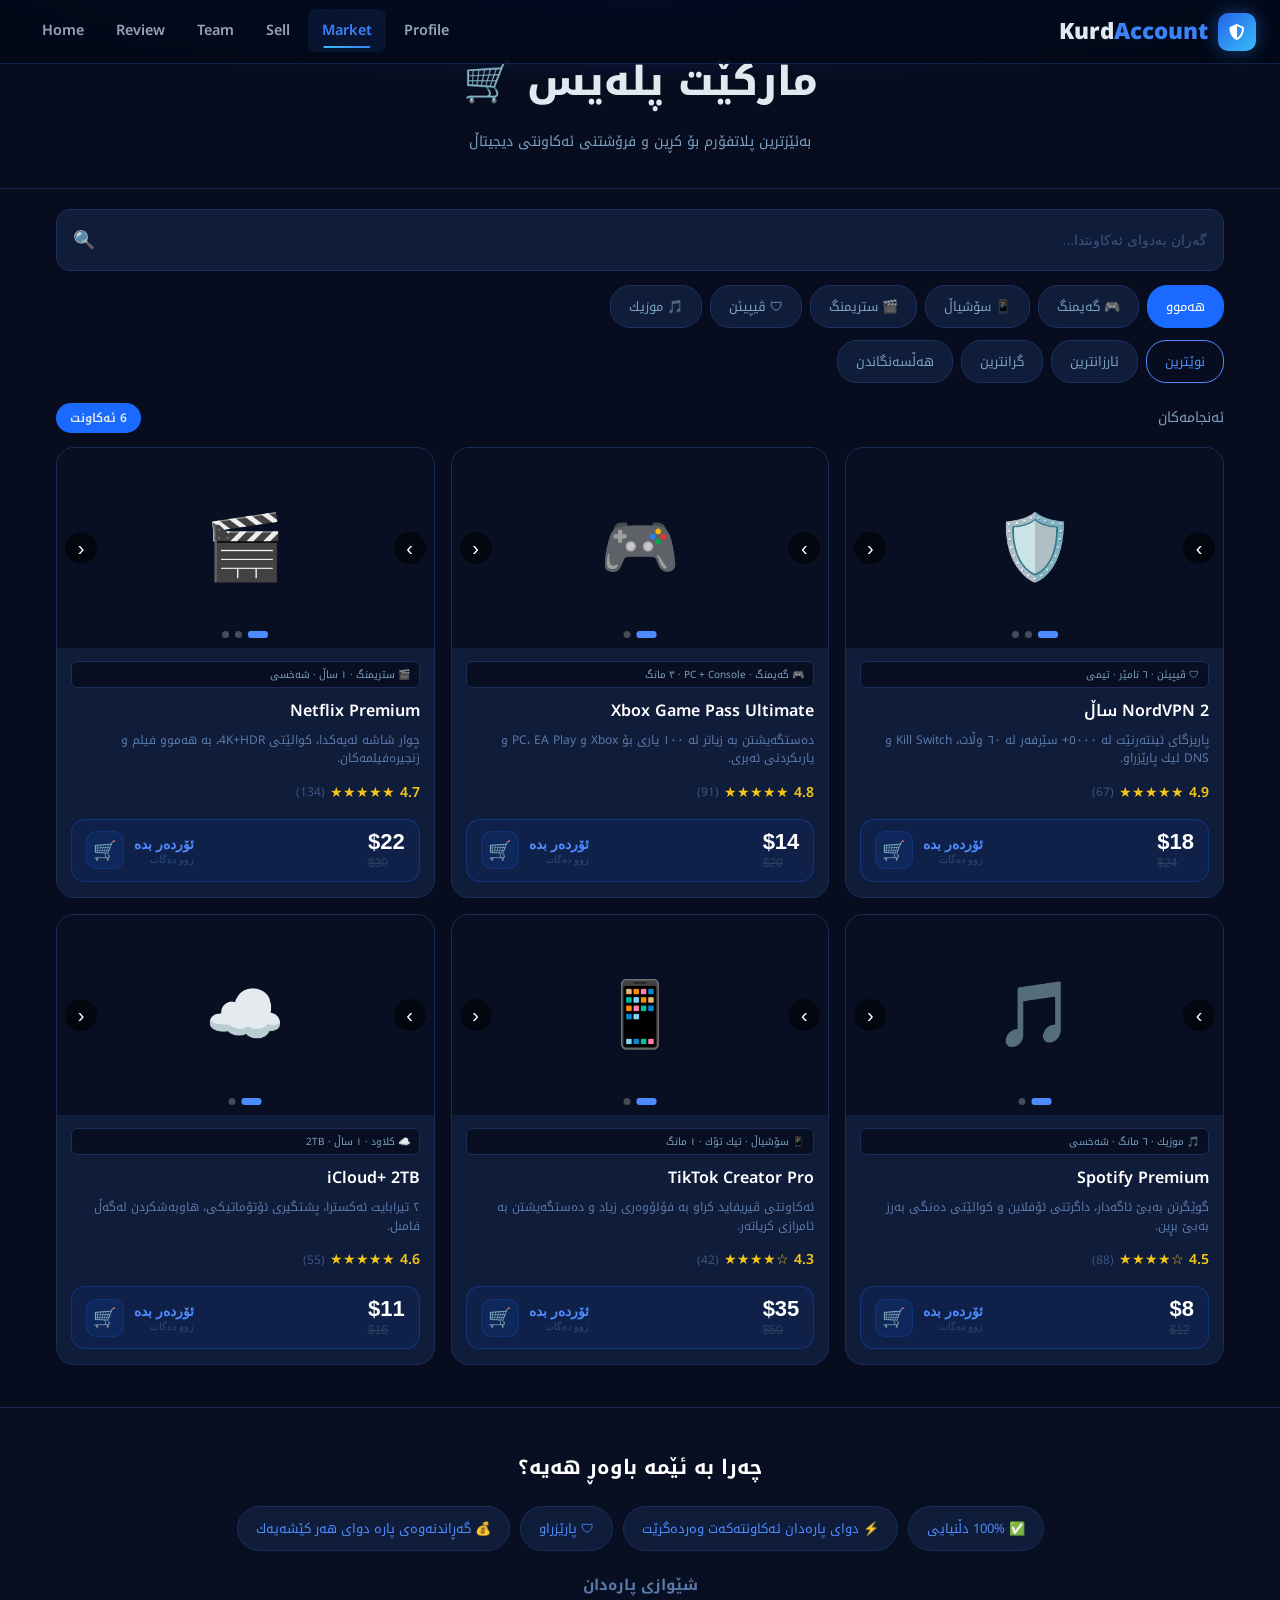
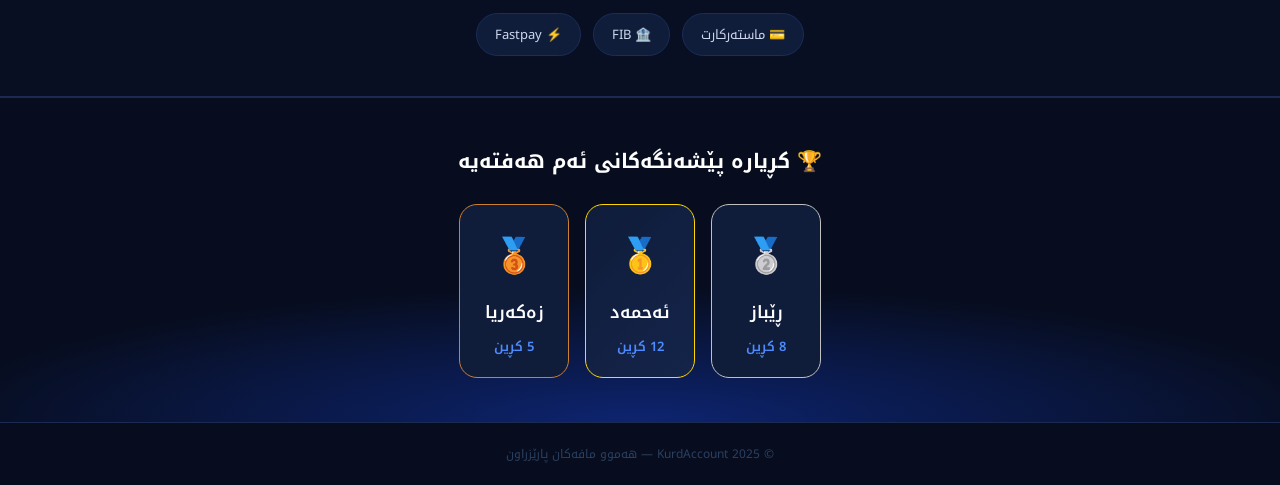
==== market.html @ 741e9659 "Update market.html" ====
<!DOCTYPE html>
<html lang="ckb" dir="rtl">
<head>
  <meta charset="UTF-8">
  <meta name="viewport" content="width=device-width, initial-scale=1.0">
  <title>KurdAccount - ماركێت پلەيس</title>
  
   <link rel="preconnect" href="https://fonts.googleapis.com" />
  <link rel="preconnect" href="https://fonts.gstatic.com" crossorigin />
  <link href="https://fonts.googleapis.com/css2?family=Noto+Kufi+Arabic:wght@300;400;600;700;900&family=Cairo:wght@300;400;600;700;900&family=Noto+Naskh+Arabic:wght@400;600;700;900&display=swap" rel="stylesheet" />
  <link rel="stylesheet" href="https://cdnjs.cloudflare.com/ajax/libs/font-awesome/6.5.0/css/all.min.css" />

  <link rel="stylesheet" href="assect/css/market.css">

  <!-- Linke Web -->
<meta property="og:title" content="Kurd Account" />
<meta property="og:description" content="باشترین پلاتفۆرم بۆ کرین و فرۆشتنی ئەکاونت" />
<meta property="og:image" content="https://devmuhamad1991.github.io/Bazari-Degital/assect/image/logo.png" />
<meta property="og:url" content="https://devmuhamad1991.github.io/Bazari-Degital/" />
<meta property="og:type" content="website" />
<link rel="icon" type="image/png" href="https://devmuhamad1991.github.io/Bazari-Degital/assect/image/logo.png" />
<link rel="apple-touch-icon" href="https://devmuhamad1991.github.io/Bazari-Degital/assect/image/logo.png" />

</head>
<body>

  <!-- ===== NAVBAR ===== -->
  <nav class="navbar" id="navbar">
    <div class="nav-container">
      <a href="index.html" class="logo">
        <span class="logo-icon"><i class="fa-solid fa-shield-halved"></i></span>
        <span class="logo-text">Kurd<span class="accent">Account</span></span>
      </a>
      <ul class="nav-links">
        <li><a href="sign.html" class="nav-link">Profile</a></li>
        <li><a href="market.html" class="nav-link">Market</a></li>
        <li><a href="post.html" class="nav-link">Sell</a></li>
        <li><a href="team.html" class="nav-link">Team</a></li>
        <li><a href="read.html" class="nav-link">Review</a></li>
        <li><a href="index.html" class="nav-link">Home</a></li>
      </ul>
    </div>
  </nav>

  <!-- HERO -->
  <div class="hero">
    <div class="hero-title">ماركێت پلەيس 🛒</div>
    <div class="hero-sub">بەئێزترين پلاتفۆرم بۆ كڕين و فرۆشتنى ئەكاونتى ديجيتاڵ</div>
  </div>

  <div class="container">

    <!-- SEARCH -->
    <div class="search-wrap">
      <div class="search-box">
        <span class="search-icon">🔍</span>
        <input type="text" placeholder="گەران بەدواى ئەكاونتدا...">
      </div>
    </div>

    <!-- CATEGORY CHIPS -->
    <div class="chips-scroll">
      <div class="chips" id="cat-chips">
        <div class="chip active-blue">هەموو</div>
        <div class="chip">🎮 گەيمنگ</div>
        <div class="chip">📱 سۆشياڵ</div>
        <div class="chip">🎬 ستريمنگ</div>
        <div class="chip">🛡 ڤيپيئن</div>
        <div class="chip">🎵 موزيك</div>
      </div>
    </div>

    <!-- SORT CHIPS -->
    <div class="chips-scroll" style="padding-bottom:14px">
      <div class="chips" id="sort-chips">
        <div class="chip active-green">نوێترين</div>
        <div class="chip">ئارزانترين</div>
        <div class="chip">گرانترين</div>
        <div class="chip">هەڵسەنگاندن</div>
      </div>
    </div>

    <!-- RESULTS ROW -->
    <div class="results-row">
      <div class="results-lbl">ئەنجامەكان</div>
      <div class="results-badge">6 ئەكاونت</div>
    </div>

    <!-- CARDS -->
    <div class="cards">

      <!-- NordVPN -->
      <div class="card" data-product="NordVPN 2 ساڵ" data-price="18">
        <div class="img-wrap" id="c1-wrap">
          <div class="slides" id="c1-slides">
            <div class="slide bg0">🛡️</div>
            <div class="slide bg1">🌍</div>
            <div class="slide bg2">🔐</div>
          </div>
          <button class="arr arr-l" data-c="c1" data-dir="-1">&#8249;</button>
          <button class="arr arr-r" data-c="c1" data-dir="1">&#8250;</button>
          <div class="dot-strip" id="c1-dots">
            <div class="dot on" data-c="c1" data-i="0"></div>
            <div class="dot"    data-c="c1" data-i="1"></div>
            <div class="dot"    data-c="c1" data-i="2"></div>
          </div>
        </div>
        <div class="card-body">
          <span class="card-tag">🛡 ڤيپيئن · ٦ نامێر · تيمى</span>
          <div class="card-title">NordVPN 2 ساڵ</div>
          <div class="card-desc">پاريزگاى ئينتەرنێت لە ٥٠٠٠+ سێرفەر لە ٦٠ وڵات، Kill Switch و DNS لیك پارێزراو.</div>
          <div class="stars">
            <span class="r-cnt">(67)</span>
            <span class="star-ico">★★★★★</span>
            <span class="r-num">4.9</span>
          </div>
          <button class="buy-btn">
            <div class="price-side"><span class="p-now">$18</span><span class="p-old">$24</span></div>
            <div class="btn-right">
              <div class="btn-label"><span class="btn-title">ئۆردەر بدە</span><span class="btn-sub">زوو دەگات</span></div>
              <div class="btn-icon">🛒</div>
            </div>
          </button>
        </div>
      </div>

      <!-- Xbox Game Pass -->
      <div class="card" data-product="Xbox Game Pass Ultimate" data-price="14">
        <div class="img-wrap" id="c2-wrap">
          <div class="slides" id="c2-slides">
            <div class="slide bg0">🎮</div>
            <div class="slide bg1">🕹️</div>
          </div>
          <button class="arr arr-l" data-c="c2" data-dir="-1">&#8249;</button>
          <button class="arr arr-r" data-c="c2" data-dir="1">&#8250;</button>
          <div class="dot-strip" id="c2-dots">
            <div class="dot on" data-c="c2" data-i="0"></div>
            <div class="dot"    data-c="c2" data-i="1"></div>
          </div>
        </div>
        <div class="card-body">
          <span class="card-tag">🎮 گەيمنگ · PC + Console · ٣ مانگ</span>
          <div class="card-title">Xbox Game Pass Ultimate</div>
          <div class="card-desc">دەستگەيشتن بە زياتر لە ١٠٠ يارى بۆ Xbox و PC، EA Play و يارىكردنى ئەبرى.</div>
          <div class="stars">
            <span class="r-cnt">(91)</span>
            <span class="star-ico">★★★★★</span>
            <span class="r-num">4.8</span>
          </div>
          <button class="buy-btn">
            <div class="price-side"><span class="p-now">$14</span><span class="p-old">$20</span></div>
            <div class="btn-right">
              <div class="btn-label"><span class="btn-title">ئۆردەر بدە</span><span class="btn-sub">زوو دەگات</span></div>
              <div class="btn-icon">🛒</div>
            </div>
          </button>
        </div>
      </div>

      <!-- Netflix -->
      <div class="card" data-product="Netflix Premium" data-price="22">
        <div class="img-wrap" id="c3-wrap">
          <div class="slides" id="c3-slides">
            <div class="slide bg0">🎬</div>
            <div class="slide bg1">📺</div>
            <div class="slide bg2">🍿</div>
          </div>
          <button class="arr arr-l" data-c="c3" data-dir="-1">&#8249;</button>
          <button class="arr arr-r" data-c="c3" data-dir="1">&#8250;</button>
          <div class="dot-strip" id="c3-dots">
            <div class="dot on" data-c="c3" data-i="0"></div>
            <div class="dot"    data-c="c3" data-i="1"></div>
            <div class="dot"    data-c="c3" data-i="2"></div>
          </div>
        </div>
        <div class="card-body">
          <span class="card-tag">🎬 ستريمنگ · ١ ساڵ · شەخسى</span>
          <div class="card-title">Netflix Premium</div>
          <div class="card-desc">چوار شاشە لەيەكدا، كوالێتى 4K+HDR، بە هەموو فيلم و زنجيرەفيلمەكان.</div>
          <div class="stars">
            <span class="r-cnt">(134)</span>
            <span class="star-ico">★★★★★</span>
            <span class="r-num">4.7</span>
          </div>
          <button class="buy-btn">
            <div class="price-side"><span class="p-now">$22</span><span class="p-old">$30</span></div>
            <div class="btn-right">
              <div class="btn-label"><span class="btn-title">ئۆردەر بدە</span><span class="btn-sub">زوو دەگات</span></div>
              <div class="btn-icon">🛒</div>
            </div>
          </button>
        </div>
      </div>

      <!-- Spotify -->
      <div class="card" data-product="Spotify Premium" data-price="8">
        <div class="img-wrap" id="c4-wrap">
          <div class="slides" id="c4-slides">
            <div class="slide bg0">🎵</div>
            <div class="slide bg1">🎧</div>
          </div>
          <button class="arr arr-l" data-c="c4" data-dir="-1">&#8249;</button>
          <button class="arr arr-r" data-c="c4" data-dir="1">&#8250;</button>
          <div class="dot-strip" id="c4-dots">
            <div class="dot on" data-c="c4" data-i="0"></div>
            <div class="dot"    data-c="c4" data-i="1"></div>
          </div>
        </div>
        <div class="card-body">
          <span class="card-tag">🎵 موزيك · ٦ مانگ · شەخسى</span>
          <div class="card-title">Spotify Premium</div>
          <div class="card-desc">گوێگرتن بەبێ ئاگەدار، داگرتنى ئۆفلاين و كوالێتى دەنگى بەرز بەبێ بڕين.</div>
          <div class="stars">
            <span class="r-cnt">(88)</span>
            <span class="star-ico">★★★★☆</span>
            <span class="r-num">4.5</span>
          </div>
          <button class="buy-btn">
            <div class="price-side"><span class="p-now">$8</span><span class="p-old">$12</span></div>
            <div class="btn-right">
              <div class="btn-label"><span class="btn-title">ئۆردەر بدە</span><span class="btn-sub">زوو دەگات</span></div>
              <div class="btn-icon">🛒</div>
            </div>
          </button>
        </div>
      </div>

      <!-- TikTok -->
      <div class="card" data-product="TikTok Creator Pro" data-price="35">
        <div class="img-wrap" id="c5-wrap">
          <div class="slides" id="c5-slides">
            <div class="slide bg0">📱</div>
            <div class="slide bg1">💬</div>
          </div>
          <button class="arr arr-l" data-c="c5" data-dir="-1">&#8249;</button>
          <button class="arr arr-r" data-c="c5" data-dir="1">&#8250;</button>
          <div class="dot-strip" id="c5-dots">
            <div class="dot on" data-c="c5" data-i="0"></div>
            <div class="dot"    data-c="c5" data-i="1"></div>
          </div>
        </div>
        <div class="card-body">
          <span class="card-tag">📱 سۆشياڵ · تيك تۆك · ١ مانگ</span>
          <div class="card-title">TikTok Creator Pro</div>
          <div class="card-desc">ئەكاونتى ڤيريفايد كراو بە فۆلۆوەرى زياد و دەستگەيشتن بە ئامرازى كرياتەر.</div>
          <div class="stars">
            <span class="r-cnt">(42)</span>
            <span class="star-ico">★★★★☆</span>
            <span class="r-num">4.3</span>
          </div>
          <button class="buy-btn">
            <div class="price-side"><span class="p-now">$35</span><span class="p-old">$50</span></div>
            <div class="btn-right">
              <div class="btn-label"><span class="btn-title">ئۆردەر بدە</span><span class="btn-sub">زوو دەگات</span></div>
              <div class="btn-icon">🛒</div>
            </div>
          </button>
        </div>
      </div>

      <!-- iCloud -->
      <div class="card" data-product="iCloud+ 2TB" data-price="11">
        <div class="img-wrap" id="c6-wrap">
          <div class="slides" id="c6-slides">
            <div class="slide bg0">☁️</div>
            <div class="slide bg1">💾</div>
          </div>
          <button class="arr arr-l" data-c="c6" data-dir="-1">&#8249;</button>
          <button class="arr arr-r" data-c="c6" data-dir="1">&#8250;</button>
          <div class="dot-strip" id="c6-dots">
            <div class="dot on" data-c="c6" data-i="0"></div>
            <div class="dot"    data-c="c6" data-i="1"></div>
          </div>
        </div>
        <div class="card-body">
          <span class="card-tag">☁️ كلاود · ١ ساڵ · 2TB</span>
          <div class="card-title">iCloud+ 2TB</div>
          <div class="card-desc">٢ تيرابايت ئەكسترا، پشتگيرى ئۆتۆماتيكى، هاوبەشكردن لەگەڵ فامىل.</div>
          <div class="stars">
            <span class="r-cnt">(55)</span>
            <span class="star-ico">★★★★★</span>
            <span class="r-num">4.6</span>
          </div>
          <button class="buy-btn">
            <div class="price-side"><span class="p-now">$11</span><span class="p-old">$16</span></div>
            <div class="btn-right">
              <div class="btn-label"><span class="btn-title">ئۆردەر بدە</span><span class="btn-sub">زوو دەگات</span></div>
              <div class="btn-icon">🛒</div>
            </div>
          </button>
        </div>
      </div>

    </div><!-- /.cards -->
  </div><!-- /.container -->

  <!-- TRUST SECTION -->
  <div class="trust-section">
    <h2 class="section-title">چەرا بە ئێمە باوەڕ هەيە؟</h2>
    <div class="trust-badges">
      <div class="badge">✅ 100% دڵنيايى</div>
      <div class="badge">⚡ دوای پارەدان ئەكاونتەكەت وەردەگرێت</div>
      <div class="badge">🛡 پارێزراو</div>
      <div class="badge">💰 گەڕاندنەوەى پارە دوای هەر كێشەيەك</div>
    </div>
    <h3 class="subsection-title">شێوازى پارەدان</h3>
    <div class="payment-methods">
      <span>💳 ماستەركارت</span>
      <span>🏦 FIB</span>
      <span>⚡ Fastpay</span>
    </div>
  </div>

  <!-- LEADERBOARD -->
  <div class="leaderboard-section">
    <h2 class="section-title">🏆 كڕيارە پێشەنگەكانى ئەم هەفتەيە</h2>
    <div class="leaderboard">
      <div class="leader-item silver">
        <div class="rank">🥈</div>
        <div class="name">ڕێباز</div>
        <div class="count">8 كڕين</div>
      </div>
      <div class="leader-item gold">
        <div class="rank">🥇</div>
        <div class="name">ئەحمەد</div>
        <div class="count">12 كڕين</div>
      </div>
      <div class="leader-item bronze">
        <div class="rank">🥉</div>
        <div class="name">زەكەريا</div>
        <div class="count">5 كڕين</div>
      </div>
    </div>
  </div>

  <!-- MODAL -->
  <div id="imageModal" class="modal">
    <div class="modal-content">
      <button class="modal-close" id="closeModal">✕</button>
      <div class="modal-img">
        <div class="modal-slides" id="modalSlides"></div>
        <button class="modal-arr modal-arr-l" id="modalPrev">&#8249;</button>
        <button class="modal-arr modal-arr-r" id="modalNext">&#8250;</button>
      </div>
      <div class="modal-dots" id="modalDots"></div>
    </div>
  </div>

  <!-- COPYRIGHT -->
  <div class="copyright">© 2025 KurdAccount — هەموو مافەكان پارێزراون</div>

  <script src="assect/java/market.js"></script>
</body>
</html>
---- assect/css/market.css ----
/* ── FIX: ئەمە دەپارێزێت لە جوڵانی ڕاست-چەپ ── */
html {
  overflow-x: hidden;
}

:root {
  --blue: #2563eb;
  --blue-light: #3b82f6;
  --blue-glow: #60a5fa;
  --dark: #020817;
  --dark-2: #0a1628;
  --dark-3: #0f1f3d;
  --card: #0d1b33;
  --border: rgba(59,130,246,0.2);
  --border-bright: rgba(59,130,246,0.5);
  --text: #e2e8f0;
  --text-muted: #94a3b8;
  --accent: #38bdf8;
  --radius: 16px;
  --shadow: 0 4px 30px rgba(37,99,235,0.15);
  --transition: 0.3s cubic-bezier(0.4,0,0.2,1);
  --nav-h: 64px;
}

* {
  box-sizing: border-box;
  margin: 0;
  padding: 0;
}

body {
  background: #070d1f;
font-family: 'Noto Kufi Arabic', 'Cairo', sans-serif;
  color: #e2e8f0;
-webkit-font-smoothing: antialiased;
-moz-osx-font-smoothing: grayscale;

  min-height: 100vh;
  direction: rtl;
  overflow-x: hidden; /* ← چارەسەرى سەرەکی: دەوەستێنێت لە جوڵانی ڕاست-چەپ */
}

/* =====================================================
   NAVBAR
===================================================== */
.navbar {
  position: fixed; top: 0; left: 0; right: 0; z-index: 1000;
  height: var(--nav-h);
  background: rgba(2,8,23,0.88);
  backdrop-filter: blur(20px);
  -webkit-backdrop-filter: blur(20px);
  border-bottom: 1px solid var(--border);
  transition: var(--transition);
}

.navbar.scrolled {
  background: rgba(2,8,23,0.98);
  box-shadow: 0 2px 40px rgba(37,99,235,0.15);
}

.nav-container {
  max-width: 1400px;
  margin: 0 auto;
  height: 100%;
  padding: 0 24px;
  display: flex;
  align-items: center;
  justify-content: space-between;
  gap: 16px;
}

/* ── Logo ── */
.logo {
  display: flex;
  align-items: center;
  gap: 10px;
  text-decoration: none;
  color: var(--text);
  font-size: 1.4rem;
  font-weight: 900;
  flex-shrink: 0;
  white-space: nowrap;
}

.logo .accent {
  color: var(--blue-light);
}

/* ── ناوی لۆگۆ: لاپتۆپ دیارە، موبایل شاراوەتەوە ── */
.logo-text {
  display: inline;
}

.logo-icon {
  width: 38px;
  height: 38px;
  flex-shrink: 0;
  background: linear-gradient(135deg, var(--blue), var(--accent));
  border-radius: 10px;
  display: flex;
  align-items: center;
  justify-content: center;
  font-size: 1rem;
  color: white;
  box-shadow: 0 0 18px rgba(59,130,246,0.45);
}

/* ── Nav Links Wrapper ── */
.nav-links-wrap {
  position: relative;
  flex: 1;
  min-width: 0;
  display: flex;
  align-items: center;
  overflow: hidden;
}

/* ── Nav Links ── */
.nav-links {
  display: flex;
  align-items: center;
  gap: 4px;
  list-style: none;
  flex-wrap: nowrap;
  overflow-x: auto;
  overflow-y: visible;
  -webkit-overflow-scrolling: touch;
  scrollbar-width: none;
  padding: 0 4px 2px;
}

.nav-links::-webkit-scrollbar {
  display: none;
}

.nav-links li {
  flex-shrink: 0;
}

.nav-link {
  display: block;
  text-decoration: none;
  color: var(--text-muted);
  font-size: 0.9rem;
  font-weight: 600;
  padding: 8px 14px;
  border-radius: 8px;
  white-space: nowrap;
  position: relative;
  transition:
    color 0.3s ease,
    background 0.3s ease,
    transform 0.3s ease,
    box-shadow 0.3s ease;
}

.nav-link::after {
  content: '';
  position: absolute;
  bottom: 4px;
  right: 50%;
  transform: translateX(50%) scaleX(0);
  width: 60%;
  height: 2px;
  background: linear-gradient(90deg, var(--accent), var(--blue-light));
  border-radius: 2px;
  transition: transform 0.35s cubic-bezier(0.4,0,0.2,1);
}

.nav-link:hover {
  color: var(--text);
  background: rgba(59,130,246,0.08);
  transform: translateY(-2px);
  box-shadow: 0 4px 16px rgba(37,99,235,0.15);
}

.nav-link:hover::after,
.nav-link.active::after {
  transform: translateX(50%) scaleX(1);
}

.nav-link.active {
  color: var(--blue-light);
  background: rgba(59,130,246,0.1);
}

/* ── موبایل ≤ 640px ── */
@media (max-width: 640px) {
  .nav-container {
    padding: 0 12px;
    gap: 8px;
  }

  /* ناوی لۆگۆ شاراوەتەوە لە موبایل */
  .logo-text {
    display: none;
  }

  .nav-links {
    gap: 4px;
    -webkit-mask-image: linear-gradient(
      to right,
      transparent 0%,
      black 8%,
      black 92%,
      transparent 100%
    );
    mask-image: linear-gradient(
      to right,
      transparent 0%,
      black 8%,
      black 92%,
      transparent 100%
    );
  }

  .nav-link {
    font-size: 0.82rem;
    padding: 7px 13px;
    border-radius: 20px;
  }

  .nav-link:hover,
  .nav-link.active {
    background: rgba(59,130,246,0.15);
    color: var(--blue-light);
    transform: none;
  }

  .cta-btn {
    padding: 7px 13px !important;
    font-size: 0.82rem;
    border-radius: 20px !important;
  }
}

/* ── زۆر بچووک ≤ 380px ── */
@media (max-width: 380px) {
  .logo-icon {
    width: 32px;
    height: 32px;
    font-size: 0.85rem;
  }

  .nav-link {
    font-size: 0.76rem;
    padding: 6px 10px;
  }
}


/* ── CONTAINER ── */
.container {
  max-width: 1200px;
  margin: 0 auto;
  padding: 0 16px;
}

/* ── HERO ── */
.hero {
  padding: 44px 20px 34px;
  text-align: center;
  border-bottom: 1px solid #1a2a50;
  background: radial-gradient(ellipse 80% 60% at 50% 0%, #0d2470 0%, transparent 70%), #070d1f;
}

.hero-title {
  font-size: 30px;
  font-weight: 800;
  margin-bottom: 10px;
}

.hero-sub {
  font-size: 14px;
  color: #7ba0c0;
  line-height: 1.7;
}

@media (min-width: 1024px) {
  .hero-title {
    font-size: 40px;
  }
}

/* ── SEARCH ── */
.search-wrap {
  padding-bottom: 14px;
  padding-top: 20px;
}

.search-box {
  display: flex;
  align-items: center;
  gap: 10px;
  background: #0f1c3a;
  border: 1px solid #1e3060;
  border-radius: 14px;
  padding: 13px 16px;
  direction: rtl;
}

.search-box input {
  background: none;
  border: none;
  outline: none;
  color: #fff;
  font-size: 14px;
  width: 100%;
  text-align: right;
  direction: rtl;
}

.search-box input::placeholder {
  color: #3a5580;
  text-align: right;
}

.search-icon {
  font-size: 18px;
  order: 2;
}

/* ── CHIPS ── */
.chips-scroll {
  overflow-x: auto;
  overflow-y: hidden; /* ← FIX: دووپاتكردنەوەى پارێزگاری */
  scrollbar-width: none;
  padding-bottom: 10px;
  /* FIX: دەپارێزێت لە بڵاوبوونەوەی دەرەوە */
  max-width: 100%;
}

.chips-scroll::-webkit-scrollbar {
  display: none;
}

.chips {
  display: flex;
  flex-direction: row;
  gap: 8px;
  width: max-content;
  /* FIX: دەوەستێنێت لە بڵاوبوونەوەی دەرەوەى صفحە */
  padding-bottom: 2px;
}

.chip {
  padding: 8px 18px;
  border-radius: 20px;
  font-size: 13px;
  background: #0f1c3a;
  border: 1px solid #1e3060;
  color: #7ba0c0;
  cursor: pointer;
  white-space: nowrap;
  transition: all 0.2s;
}

.chip.active-blue {
  background: #1a6aff;
  border-color: #1a6aff;
  color: #fff;
}

.chip.active-green {
  background: transparent;
  border-color: #4d8bff;
  color: #4d8bff;
}

/* ── RESULTS ── */
.results-row {
  display: flex;
  align-items: center;
  justify-content: space-between;
  padding: 4px 0 14px;
  direction: rtl;
}

.results-lbl {
  font-size: 14px;
  color: #7ba0c0;
}

.results-badge {
  background: #1a6aff;
  border-radius: 20px;
  padding: 4px 14px;
  font-size: 12px;
  font-weight: 600;
}

/* ── CARDS GRID ── */
.cards {
  display: grid;
  grid-template-columns: 1fr;
  gap: 16px;
  padding-bottom: 32px;
}

@media (min-width: 640px) {
  .cards {
    grid-template-columns: repeat(2, 1fr);
  }
}

@media (min-width: 1024px) {
  .cards {
    grid-template-columns: repeat(3, 1fr);
  }
}

/* ── CARD ── */
.card {
  background: #0f1c3a;
  border: 1px solid #1a2e58;
  border-radius: 18px;
  overflow: hidden;
  display: flex;
  flex-direction: column;
  transition: border-color 0.2s, transform 0.2s;
  direction: rtl;
}

.card:hover {
  border-color: #2a4a8a;
  transform: translateY(-2px);
}

.img-wrap {
  position: relative;
  width: 100%;
  height: 200px;
  overflow: hidden;
  cursor: grab;
  user-select: none;
}

.img-wrap:active {
  cursor: grabbing;
}

.slides {
  display: flex;
  height: 100%;
  transition: transform 0.35s cubic-bezier(0.4, 0, 0.2, 1);
  direction: ltr;
  /* FIX: دەپارێزێت لە بڵاوبوونەوەى دەرەوەى img-wrap */
  width: 100%;
}

.slide {
  min-width: 100%;
  height: 100%;
  display: flex;
  align-items: center;
  justify-content: center;
  font-size: 64px;
  flex-shrink: 0;
}

.bg0 {
  background: #080f22;
}

.bg1 {
  background: #0c1830;
}

.bg2 {
  background: #091526;
}

/* دوگمەكانى ئارۆ */
.arr {
  position: absolute;
  top: 50%;
  transform: translateY(-50%);
  background: rgba(0, 0, 0, 0.55);
  border: none;
  color: #fff;
  width: 32px;
  height: 32px;
  border-radius: 50%;
  font-size: 20px;
  cursor: pointer;
  display: none;
  align-items: center;
  justify-content: center;
  z-index: 10;
  transition: background 0.2s;
  line-height: 1;
}

.arr:hover {
  background: rgba(77, 139, 255, 0.55);
}

.arr-l {
  left: 8px;
  right: auto;
}

.arr-r {
  right: 8px;
  left: auto;
}

@media (min-width: 640px) {
  .arr {
    display: flex;
  }
}

/* dots */
.dot-strip {
  position: absolute;
  bottom: 10px;
  left: 50%;
  transform: translateX(-50%);
  display: flex;
  flex-direction: row;
  gap: 6px;
  z-index: 10;
}

.dot {
  width: 7px;
  height: 7px;
  border-radius: 50%;
  background: rgba(255, 255, 255, 0.25);
  cursor: pointer;
  transition: background 0.2s, width 0.2s;
}

.dot.on {
  background: #4d8bff;
  width: 20px;
  border-radius: 3px;
}

/* card body */
.card-body {
  padding: 13px 14px 15px;
  text-align: right;
  flex: 1;
  display: flex;
  flex-direction: column;
}

.card-tag {
  font-size: 10px;
  color: #7ba0c0;
  background: #080f22;
  border: 0.5px solid #1a2e58;
  border-radius: 6px;
  padding: 3px 9px;
  margin-bottom: 7px;
  display: inline-block;
}

.card-title {
  font-size: 16px;
  font-weight: 600;
  color: #fff;
  margin-bottom: 5px;
}

.card-desc {
  font-size: 12px;
  color: #5a7aaa;
  line-height: 1.55;
  margin-bottom: 11px;
  flex: 1;
}

.stars {
  display: flex;
  align-items: center;
  gap: 5px;
  direction: ltr;
  justify-content: flex-end;
  margin-bottom: 13px;
}

.star-ico {
  color: #f5c518;
  font-size: 14px;
}

.r-num {
  color: #f5c518;
  font-weight: 600;
  font-size: 14px;
}

.r-cnt {
  color: #3a5580;
  font-size: 12px;
}

/* buy button */
.buy-btn {
  width: 100%;
  display: flex;
  align-items: center;
  justify-content: space-between;
  background: #1a6aff14;
  border: 1px solid #1a6aff44;
  border-radius: 14px;
  padding: 11px 14px;
  cursor: pointer;
  transition: background 0.2s, transform 0.15s;
  direction: rtl;
  margin-top: auto;
}

.buy-btn:hover {
  background: #1a6aff22;
}

.buy-btn:active {
  transform: scale(0.98);
}

.btn-right {
  display: flex;
  align-items: center;
  gap: 10px;
}

.btn-icon {
  width: 38px;
  height: 38px;
  background: #1a6aff18;
  border: 1px solid #1a6aff30;
  border-radius: 11px;
  display: flex;
  align-items: center;
  justify-content: center;
  font-size: 19px;
}

.btn-label {
  display: flex;
  flex-direction: column;
  align-items: flex-start;
  gap: 2px;
}

.btn-title {
  font-size: 14px;
  color: #4d8bff;
  font-weight: 600;
}

.btn-sub {
  font-size: 10px;
  color: #2a4a7a;
}

.price-side {
  display: flex;
  flex-direction: column;
  align-items: flex-end;
}

.p-now {
  color: #fff;
  font-size: 22px;
  font-weight: 700;
  line-height: 1;
}

.p-old {
  color: #2a4060;
  font-size: 12px;
  text-decoration: line-through;
  margin-top: 3px;
}

/* ── MODAL ── */
.modal {
  display: none;
  position: fixed;
  inset: 0;
  background: rgba(0, 0, 0, 0.92);
  z-index: 1000;
  justify-content: center;
  align-items: center;
  backdrop-filter: blur(8px);
}

.modal.show {
  display: flex;
}

.modal-content {
  width: 92%;
  max-width: 480px;
  background: #0f1c3a;
  border: 1px solid #1a2e58;
  border-radius: 24px;
  overflow: hidden;
  position: relative;
}

.modal-img {
  width: 100%;
  height: 360px;
  overflow: hidden;
  position: relative;
}

.modal-slides {
  display: flex;
  width: 100%;
  height: 100%;
  transition: transform 0.3s ease;
  direction: ltr;
}

.modal-slide {
  min-width: 100%;
  height: 100%;
  display: flex;
  align-items: center;
  justify-content: center;
  font-size: 100px;
}

.modal-close {
  position: absolute;
  top: 14px;
  left: 14px;
  background: rgba(0, 0, 0, 0.6);
  border: none;
  color: #fff;
  font-size: 20px;
  width: 38px;
  height: 38px;
  border-radius: 50%;
  cursor: pointer;
  z-index: 20;
  display: flex;
  align-items: center;
  justify-content: center;
}

.modal-arr {
  position: absolute;
  top: 50%;
  transform: translateY(-50%);
  background: rgba(0, 0, 0, 0.55);
  border: none;
  color: #fff;
  width: 36px;
  height: 36px;
  border-radius: 50%;
  font-size: 22px;
  cursor: pointer;
  z-index: 20;
  display: flex;
  align-items: center;
  justify-content: center;
  transition: background 0.2s;
}

.modal-arr:hover {
  background: rgba(77, 139, 255, 0.5);
}

.modal-arr-l {
  left: 10px;
  right: auto;
}

.modal-arr-r {
  right: 10px;
  left: auto;
}

.modal-dots {
  display: flex;
  justify-content: center;
  gap: 8px;
  padding: 14px 0;
  background: #0f1c3a;
}

.modal-dot {
  width: 8px;
  height: 8px;
  border-radius: 50%;
  background: rgba(255, 255, 255, 0.25);
  cursor: pointer;
  transition: all 0.2s;
}

.modal-dot.on {
  background: #4d8bff;
  width: 22px;
  border-radius: 4px;
}

/* ── TRUST ── */
.trust-section {
  background: #080f22;
  padding: 40px 20px;
  margin-top: 10px;
  border-top: 1px solid #1a2a50;
  border-bottom: 1px solid #1a2a50;
  text-align: center;
}

.section-title {
  font-size: 20px;
  font-weight: 700;
  color: #fff;
  margin-bottom: 20px;
}

.subsection-title {
  font-size: 15px;
  color: #5a7aaa;
  margin: 20px 0 14px;
}

.trust-badges {
  display: flex;
  flex-wrap: wrap;
  justify-content: center;
  gap: 10px;
}

.badge {
  background: #0f1c3a;
  padding: 9px 18px;
  border-radius: 40px;
  font-size: 13px;
  color: #4d8bff;
  border: 1px solid #1a2e58;
}

.payment-methods {
  display: flex;
  flex-wrap: wrap;
  justify-content: center;
  gap: 12px;
}

.payment-methods span {
  background: #0f1c3a;
  padding: 8px 18px;
  border-radius: 30px;
  font-size: 13px;
  color: #cdd8ee;
  border: 1px solid #1a2e58;
}

/* ── LEADERBOARD ── */
.leaderboard-section {
  padding: 44px 20px;
  background: radial-gradient(ellipse 80% 60% at 50% 100%, #0d2470 0%, transparent 70%), #070d1f;
  text-align: center;
  border-top: 1px solid #1a2a50;
}

.leaderboard {
  display: flex;
  justify-content: center;
  align-items: flex-end;
  gap: 16px;
  flex-wrap: wrap;
  margin-top: 24px;
}

.leader-item {
  background: #0f1c3a;
  border: 1px solid #1a2e58;
  border-radius: 18px;
  padding: 18px 24px;
  text-align: center;
  min-width: 110px;
  transition: transform 0.2s;
}

.leader-item:hover {
  transform: translateY(-6px);
}

.leader-item.gold {
  border-color: #ffd700;
  background: linear-gradient(135deg, #0f1c3a, #14244a);
}

.leader-item.silver {
  border-color: #c0c0c0;
}

.leader-item.bronze {
  border-color: #cd7f32;
}

.rank {
  font-size: 34px;
  margin-bottom: 8px;
}

.name {
  font-size: 17px;
  font-weight: 600;
  color: #fff;
  margin-bottom: 6px;
}

.count {
  font-size: 13px;
  color: #4d8bff;
  font-weight: 600;
}

/* ── COPYRIGHT ── */
.copyright {
  text-align: center;
  padding: 20px;
  font-size: 12px;
  color: #2a4060;
  border-top: 0.5px solid #1a2a50;
  background: #070d1f;
}
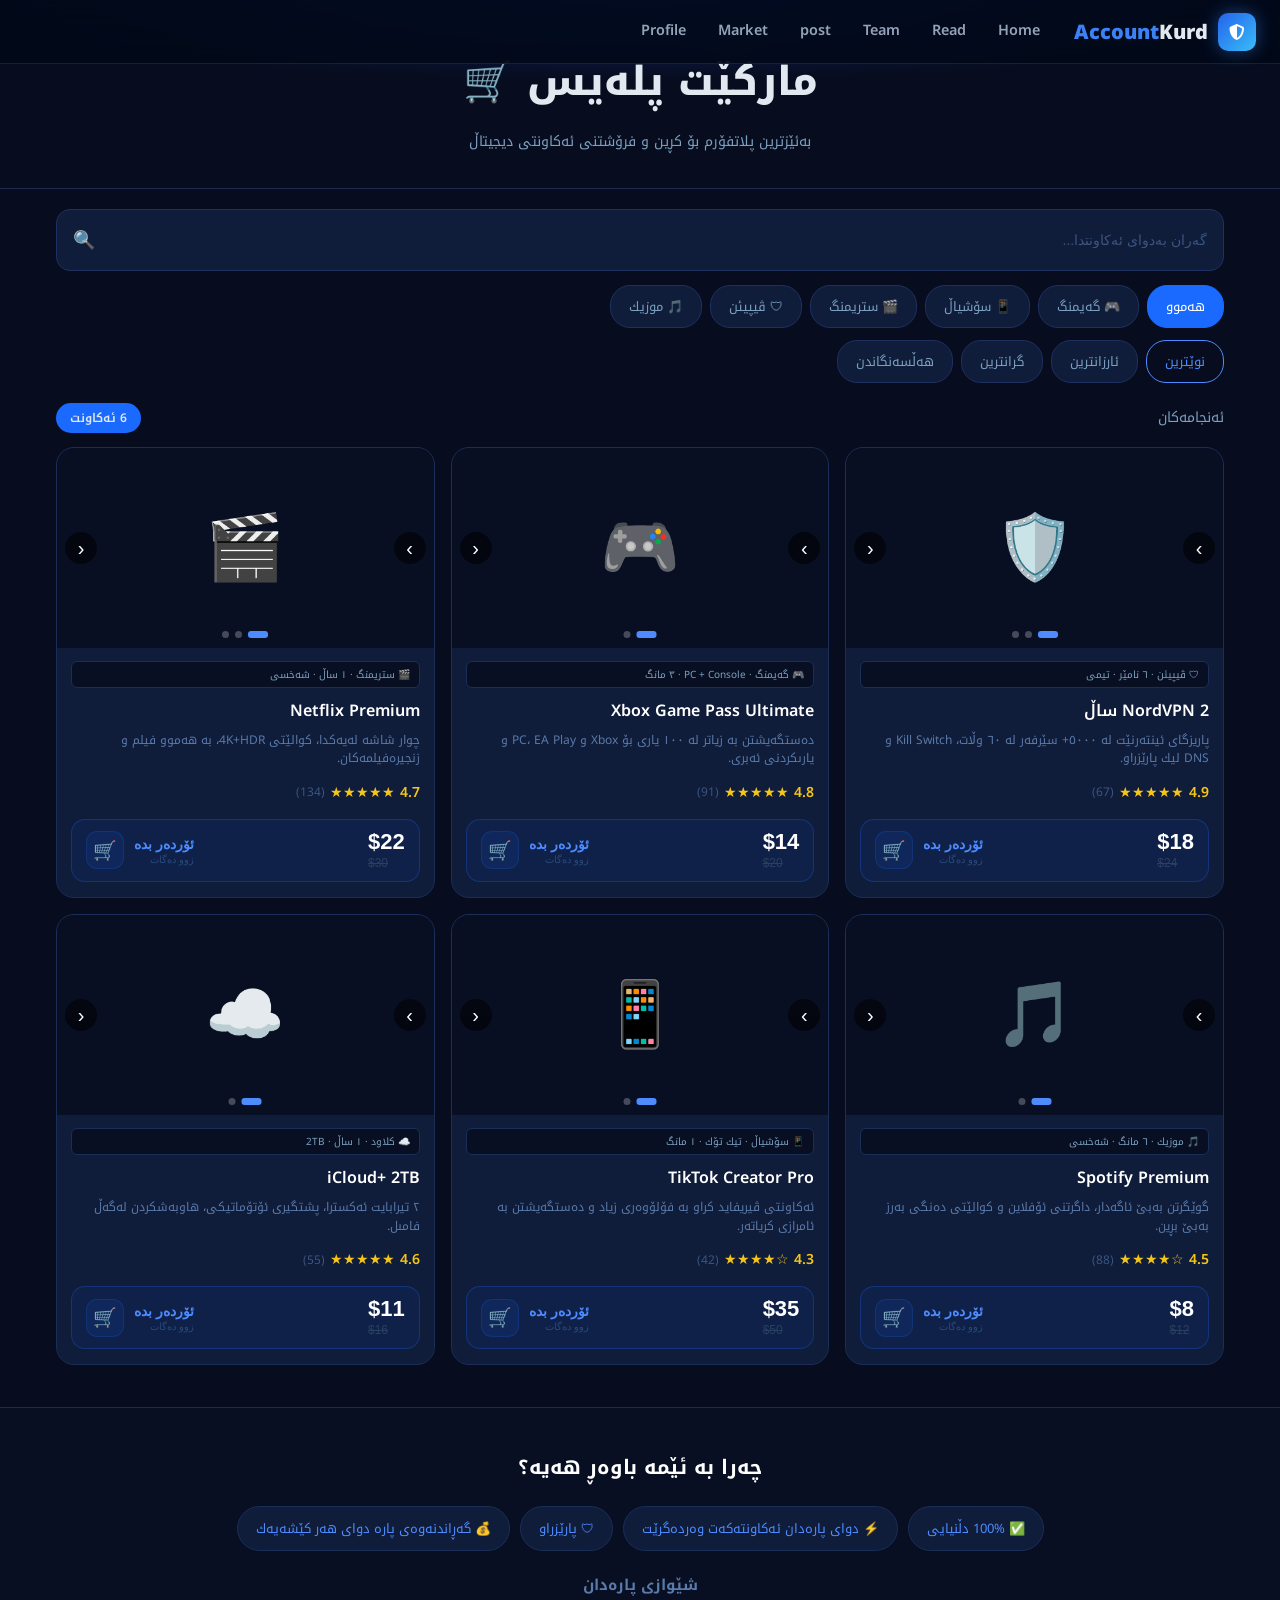
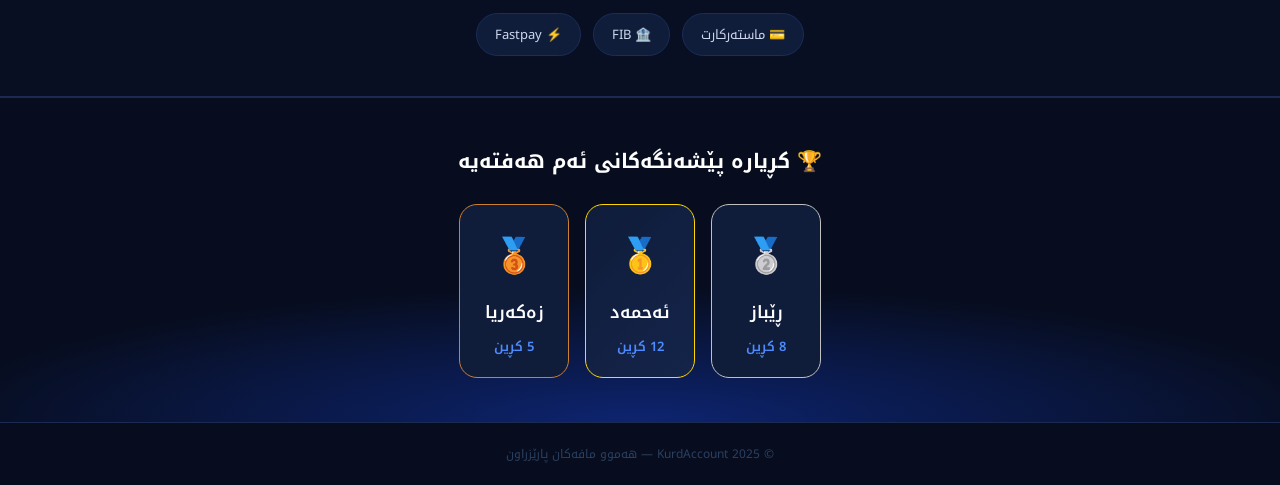
==== commit 46ab6c6f: "Update market.html" ====
--- a/market.html
+++ b/market.html
@@ -20,27 +20,13 @@
 <meta property="og:type" content="website" />
 <link rel="icon" type="image/png" href="https://devmuhamad1991.github.io/Bazari-Degital/assect/image/logo.png" />
 <link rel="apple-touch-icon" href="https://devmuhamad1991.github.io/Bazari-Degital/assect/image/logo.png" />
-
+<!-- nav.css -->
+  <link rel="stylesheet" href="assect/navbar/nav.css"/>
 </head>
 <body>
 
-  <!-- ===== NAVBAR ===== -->
-  <nav class="navbar" id="navbar">
-    <div class="nav-container">
-      <a href="index.html" class="logo">
-        <span class="logo-icon"><i class="fa-solid fa-shield-halved"></i></span>
-        <span class="logo-text">Kurd<span class="accent">Account</span></span>
-      </a>
-      <ul class="nav-links">
-        <li><a href="sign.html" class="nav-link">Profile</a></li>
-        <li><a href="market.html" class="nav-link">Market</a></li>
-        <li><a href="post.html" class="nav-link">Sell</a></li>
-        <li><a href="team.html" class="nav-link">Team</a></li>
-        <li><a href="read.html" class="nav-link">Review</a></li>
-        <li><a href="index.html" class="nav-link">Home</a></li>
-      </ul>
-    </div>
-  </nav>
+  <!-- nav.js -->
+  <div id="navbar-root"></div>
 
   <!-- HERO -->
   <div class="hero">
@@ -350,5 +336,7 @@
   <div class="copyright">© 2025 KurdAccount — هەموو مافەكان پارێزراون</div>
 
   <script src="assect/java/market.js"></script>
+<!-- nav.js -->
+  <script src="assect/navbar/nav.js"></script>
 </body>
 </html>
--- a/assect/navbar/nav.css
+++ b/assect/navbar/nav.css
@@ -0,0 +1,151 @@
+/* ===================================================
+   NAVBAR
+=================================================== */
+.navbar {
+  position: fixed; top: 0; left: 0; right: 0; z-index: 1000;
+  height: var(--nav-h);
+  background: rgba(2,8,23,0.88);
+  backdrop-filter: blur(20px);
+  -webkit-backdrop-filter: blur(20px);
+  border-bottom: 1px solid var(--border);
+  transition: var(--transition);
+}
+.navbar.scrolled {
+  background: rgba(2,8,23,0.98);
+  box-shadow: 0 2px 40px rgba(37,99,235,0.15);
+}
+
+.nav-container {
+  max-width: 1400px; margin: 0 auto;
+  height: 100%;
+  padding: 0 24px;
+  display: flex;
+  align-items: center;
+  justify-content: space-between;
+  gap: 16px;
+}
+
+/* Logo */
+.logo {
+  display: flex; align-items: center; gap: 10px;
+  text-decoration: none; color: var(--text);
+  font-size: 1.25rem; font-weight: 900;
+  flex-shrink: 0;
+  white-space: nowrap;
+}
+.logo/* Logo */
+.logo {
+  display: flex; align-items: center; gap: 10px;
+  text-decoration: none; color: var(--text);
+  font-size: 1.25rem; font-weight: 900;
+  flex-shrink: 0;
+  white-space: nowrap;
+}
+.logo-icon {
+  width: 38px; height: 38px; flex-shrink: 0;
+  background: linear-gradient(135deg, var(--blue), var(--accent));
+  border-radius: 10px;
+  display: flex; align-items: center; justify-content: center;
+  font-size: 1rem; color: white;
+  box-shadow: 0 0 18px rgba(59,130,246,0.45);
+}
+.logo .accent { color: var(--blue-light); }
+
+/* ناوی KurdAccount - بە شێوەی دیفۆڵت دیارە */
+.logo-text {
+  display: inline-flex;
+}
+
+/* ========== موبایل (≤ 768px) ========== */
+@media (max-width: 768px) {
+  .logo-text {
+    display: none;  /* ناوەکە بەدەر دەکەوێت لە موبایل */
+  }
+  
+  .logo {
+    gap: 0; /* بۆشایی نێوان ئایکۆن و ناو لابردووە */
+  }
+}
+
+/* ========== تابلێت (769px - 1024px) ========== */
+@media (min-width: 769px) and (max-width: 1024px) {
+  .logo-text {
+    display: inline-flex; /* دیارە لە تابلێت */
+  }
+}
+
+/* ========== لاپتۆپ و ئەوەش گەورەتر (≥ 1025px) ========== */
+@media (min-width: 1025px) {
+  .logo-text {
+    display: inline-flex; /* دیارە لە لاپتۆپ */
+  }
+}
+
+/* Nav links — scrollable row */
+.nav-links {
+  display: flex;
+  align-items: center;
+  gap: 4px;
+  list-style: none;
+  overflow-x: auto;
+  overflow-y: hidden;
+  -webkit-overflow-scrolling: touch;
+  scrollbar-width: none;
+  flex-shrink: 1;
+  min-width: 0;
+  padding-bottom: 2px;
+}
+
+.nav-links::-webkit-scrollbar { display: none; }
+
+.nav-link {
+  text-decoration: none;
+  color: var(--text-muted);
+  font-size: 0.9rem; font-weight: 600;
+  padding: 8px 14px;
+  border-radius: 8px;
+  white-space: nowrap;
+  flex-shrink: 0;
+  position: relative;
+  transition: color 0.3s ease, background 0.3s ease, transform 0.3s ease, box-shadow 0.3s ease;
+}
+
+.nav-link::after {
+  content: '';
+  position: absolute;
+  bottom: 4px; left: 50%;
+  transform: translateX(-50%) scaleX(0);
+  width: 60%; height: 2px;
+  background: linear-gradient(90deg, var(--blue-light), var(--accent));
+  border-radius: 2px;
+  transition: transform 0.35s cubic-bezier(0.4, 0, 0.2, 1);
+}
+
+.nav-link:hover {
+  color: var(--text);
+  background: rgba(59,130,246,0.08);
+  transform: translateY(-2px);
+  box-shadow: 0 4px 16px rgba(37,99,235,0.15);
+}
+
+.nav-link:hover::after {
+  transform: translateX(-50%) scaleX(1);
+}
+
+.nav-link.active {
+  color: var(--blue-light);
+  background: rgba(59,130,246,0.1);
+}
+
+.nav-link.active::after {
+  transform: translateX(-50%) scaleX(1);
+}
+
+/* scroll-hint fade on right edge (optional visual cue) */
+.nav-links-wrap {
+  position: relative;
+  flex-shrink: 1;
+  min-width: 0;
+  display: flex;
+  align-items: center;
+}
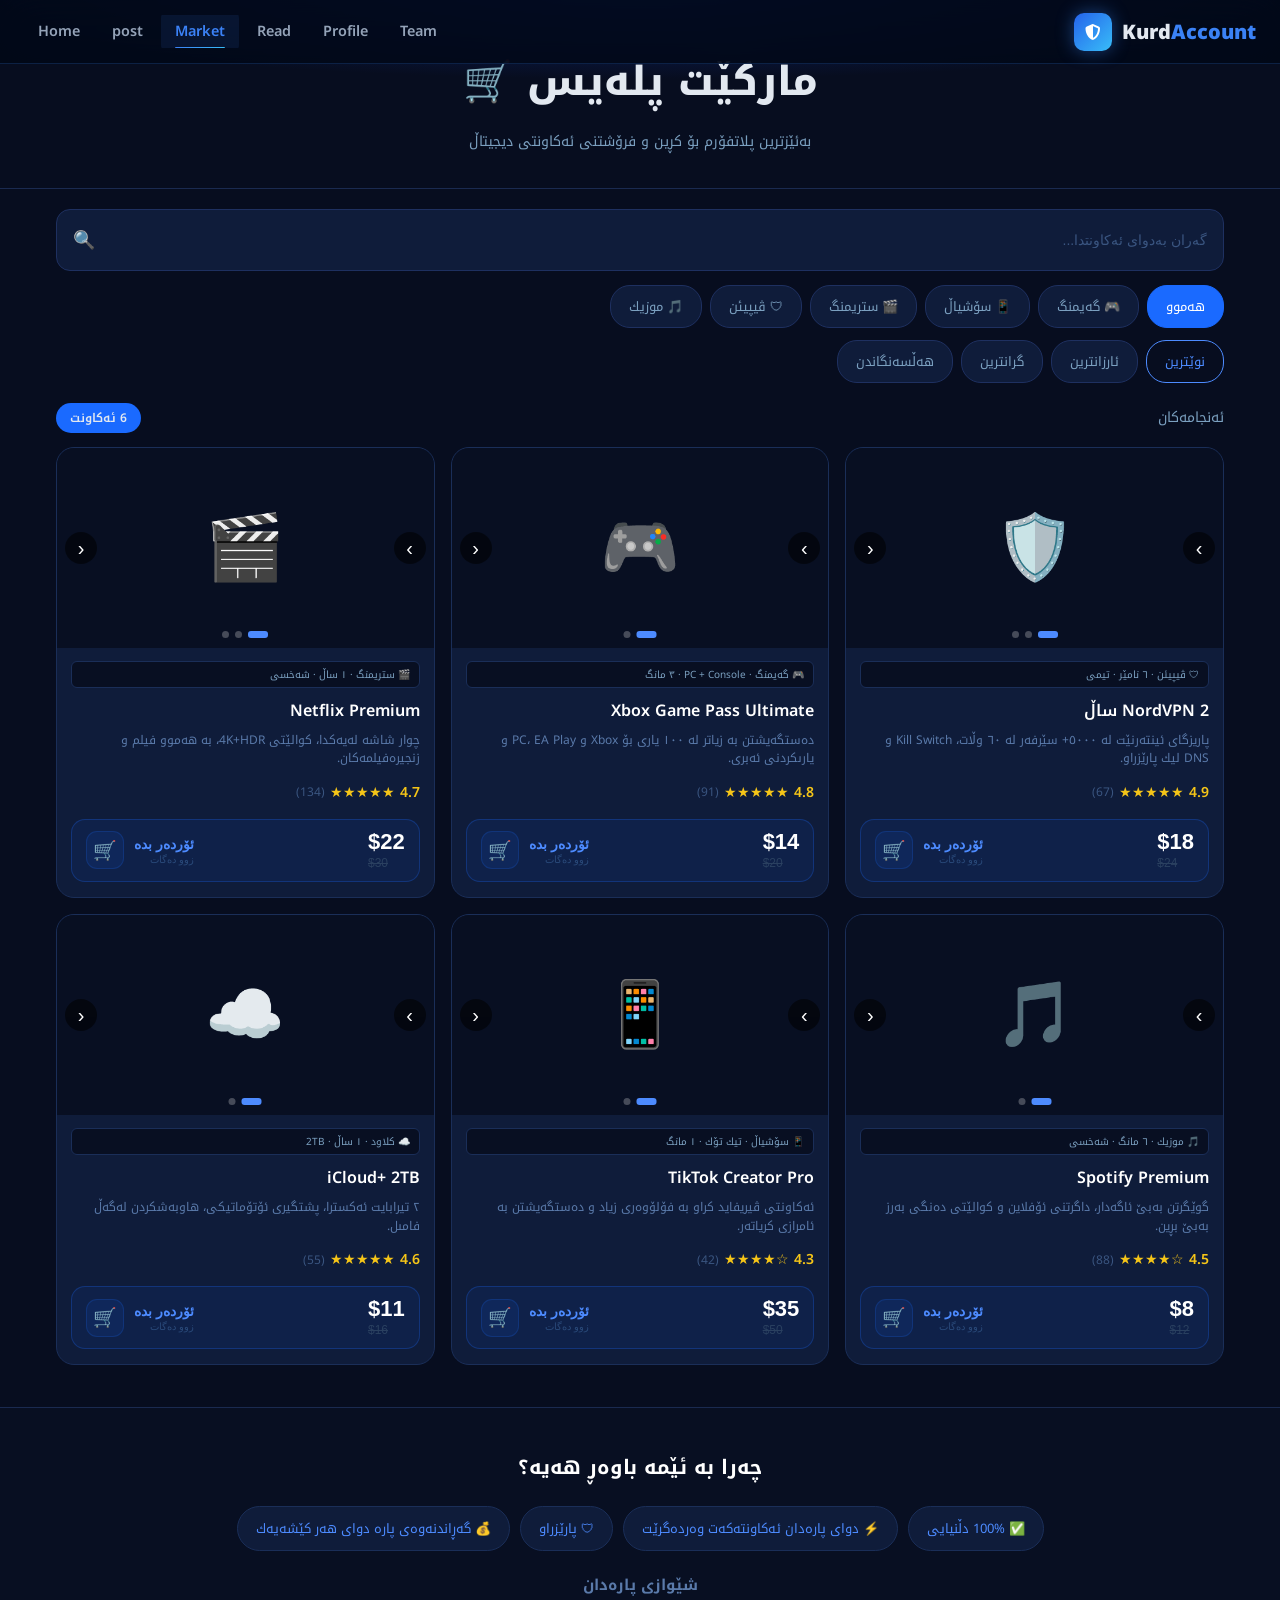
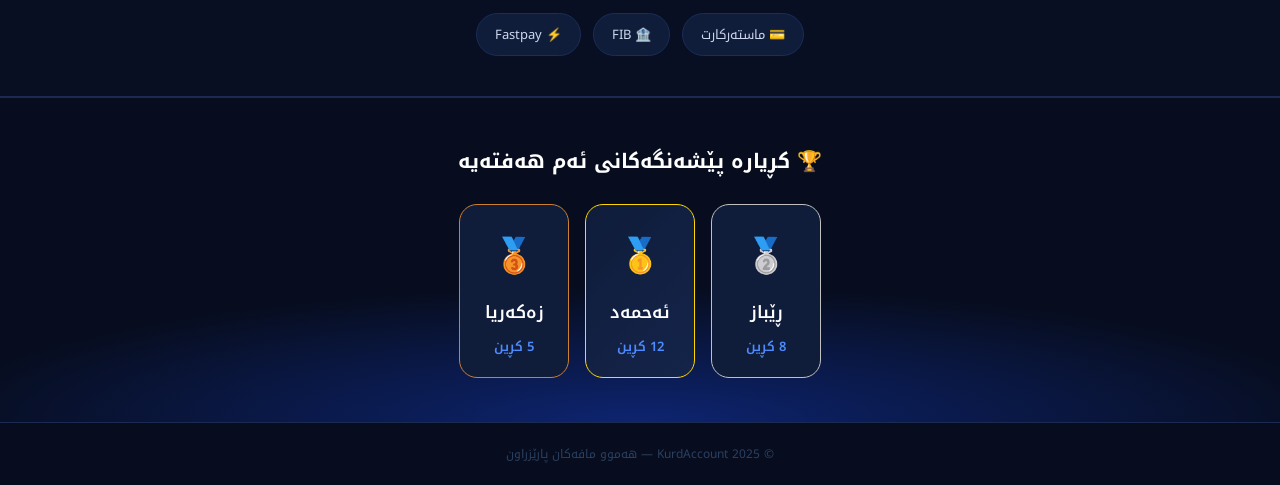
==== commit 6e9c50e3: "Update market.html" ====
--- a/market.html
+++ b/market.html
@@ -334,9 +334,9 @@
 
   <!-- COPYRIGHT -->
   <div class="copyright">© 2025 KurdAccount — هەموو مافەكان پارێزراون</div>
-
-  <script src="assect/java/market.js"></script>
 <!-- nav.js -->
   <script src="assect/navbar/nav.js"></script>
+  <script src="assect/java/market.js"></script>
+
 </body>
 </html>
--- a/assect/css/market.css
+++ b/assect/css/market.css
@@ -40,214 +40,6 @@
   overflow-x: hidden; /* ← چارەسەرى سەرەکی: دەوەستێنێت لە جوڵانی ڕاست-چەپ */
 }
 
-/* =====================================================
-   NAVBAR
-===================================================== */
-.navbar {
-  position: fixed; top: 0; left: 0; right: 0; z-index: 1000;
-  height: var(--nav-h);
-  background: rgba(2,8,23,0.88);
-  backdrop-filter: blur(20px);
-  -webkit-backdrop-filter: blur(20px);
-  border-bottom: 1px solid var(--border);
-  transition: var(--transition);
-}
-
-.navbar.scrolled {
-  background: rgba(2,8,23,0.98);
-  box-shadow: 0 2px 40px rgba(37,99,235,0.15);
-}
-
-.nav-container {
-  max-width: 1400px;
-  margin: 0 auto;
-  height: 100%;
-  padding: 0 24px;
-  display: flex;
-  align-items: center;
-  justify-content: space-between;
-  gap: 16px;
-}
-
-/* ── Logo ── */
-.logo {
-  display: flex;
-  align-items: center;
-  gap: 10px;
-  text-decoration: none;
-  color: var(--text);
-  font-size: 1.4rem;
-  font-weight: 900;
-  flex-shrink: 0;
-  white-space: nowrap;
-}
-
-.logo .accent {
-  color: var(--blue-light);
-}
-
-/* ── ناوی لۆگۆ: لاپتۆپ دیارە، موبایل شاراوەتەوە ── */
-.logo-text {
-  display: inline;
-}
-
-.logo-icon {
-  width: 38px;
-  height: 38px;
-  flex-shrink: 0;
-  background: linear-gradient(135deg, var(--blue), var(--accent));
-  border-radius: 10px;
-  display: flex;
-  align-items: center;
-  justify-content: center;
-  font-size: 1rem;
-  color: white;
-  box-shadow: 0 0 18px rgba(59,130,246,0.45);
-}
-
-/* ── Nav Links Wrapper ── */
-.nav-links-wrap {
-  position: relative;
-  flex: 1;
-  min-width: 0;
-  display: flex;
-  align-items: center;
-  overflow: hidden;
-}
-
-/* ── Nav Links ── */
-.nav-links {
-  display: flex;
-  align-items: center;
-  gap: 4px;
-  list-style: none;
-  flex-wrap: nowrap;
-  overflow-x: auto;
-  overflow-y: visible;
-  -webkit-overflow-scrolling: touch;
-  scrollbar-width: none;
-  padding: 0 4px 2px;
-}
-
-.nav-links::-webkit-scrollbar {
-  display: none;
-}
-
-.nav-links li {
-  flex-shrink: 0;
-}
-
-.nav-link {
-  display: block;
-  text-decoration: none;
-  color: var(--text-muted);
-  font-size: 0.9rem;
-  font-weight: 600;
-  padding: 8px 14px;
-  border-radius: 8px;
-  white-space: nowrap;
-  position: relative;
-  transition:
-    color 0.3s ease,
-    background 0.3s ease,
-    transform 0.3s ease,
-    box-shadow 0.3s ease;
-}
-
-.nav-link::after {
-  content: '';
-  position: absolute;
-  bottom: 4px;
-  right: 50%;
-  transform: translateX(50%) scaleX(0);
-  width: 60%;
-  height: 2px;
-  background: linear-gradient(90deg, var(--accent), var(--blue-light));
-  border-radius: 2px;
-  transition: transform 0.35s cubic-bezier(0.4,0,0.2,1);
-}
-
-.nav-link:hover {
-  color: var(--text);
-  background: rgba(59,130,246,0.08);
-  transform: translateY(-2px);
-  box-shadow: 0 4px 16px rgba(37,99,235,0.15);
-}
-
-.nav-link:hover::after,
-.nav-link.active::after {
-  transform: translateX(50%) scaleX(1);
-}
-
-.nav-link.active {
-  color: var(--blue-light);
-  background: rgba(59,130,246,0.1);
-}
-
-/* ── موبایل ≤ 640px ── */
-@media (max-width: 640px) {
-  .nav-container {
-    padding: 0 12px;
-    gap: 8px;
-  }
-
-  /* ناوی لۆگۆ شاراوەتەوە لە موبایل */
-  .logo-text {
-    display: none;
-  }
-
-  .nav-links {
-    gap: 4px;
-    -webkit-mask-image: linear-gradient(
-      to right,
-      transparent 0%,
-      black 8%,
-      black 92%,
-      transparent 100%
-    );
-    mask-image: linear-gradient(
-      to right,
-      transparent 0%,
-      black 8%,
-      black 92%,
-      transparent 100%
-    );
-  }
-
-  .nav-link {
-    font-size: 0.82rem;
-    padding: 7px 13px;
-    border-radius: 20px;
-  }
-
-  .nav-link:hover,
-  .nav-link.active {
-    background: rgba(59,130,246,0.15);
-    color: var(--blue-light);
-    transform: none;
-  }
-
-  .cta-btn {
-    padding: 7px 13px !important;
-    font-size: 0.82rem;
-    border-radius: 20px !important;
-  }
-}
-
-/* ── زۆر بچووک ≤ 380px ── */
-@media (max-width: 380px) {
-  .logo-icon {
-    width: 32px;
-    height: 32px;
-    font-size: 0.85rem;
-  }
-
-  .nav-link {
-    font-size: 0.76rem;
-    padding: 6px 10px;
-  }
-}
-
 
 /* ── CONTAINER ── */
 .container {
--- a/assect/navbar/nav.css
+++ b/assect/navbar/nav.css
@@ -14,7 +14,6 @@
   background: rgba(2,8,23,0.98);
   box-shadow: 0 2px 40px rgba(37,99,235,0.15);
 }
-
 .nav-container {
   max-width: 1400px; margin: 0 auto;
   height: 100%;
@@ -22,18 +21,9 @@
   display: flex;
   align-items: center;
   justify-content: space-between;
+  flex-direction: row-reverse;
   gap: 16px;
 }
-
-/* Logo */
-.logo {
-  display: flex; align-items: center; gap: 10px;
-  text-decoration: none; color: var(--text);
-  font-size: 1.25rem; font-weight: 900;
-  flex-shrink: 0;
-  white-space: nowrap;
-}
-.logo/* Logo */
 .logo {
   display: flex; align-items: center; gap: 10px;
   text-decoration: none; color: var(--text);
@@ -50,38 +40,16 @@
   box-shadow: 0 0 18px rgba(59,130,246,0.45);
 }
 .logo .accent { color: var(--blue-light); }
-
-/* ناوی KurdAccount - بە شێوەی دیفۆڵت دیارە */
-.logo-text {
-  display: inline-flex;
+.logo-text { display: inline-flex; }
+@media (max-width: 768px) {
+  .logo-text { display: none; }
+  .logo { gap: 0; }
+  .nav-links-wrap { flex: 1; min-width: 0; }
+  .nav-links { justify-content: flex-start; }
 }
-
-/* ========== موبایل (≤ 768px) ========== */
-@media (max-width: 768px) {
-  .logo-text {
-    display: none;  /* ناوەکە بەدەر دەکەوێت لە موبایل */
-  }
-  
-  .logo {
-    gap: 0; /* بۆشایی نێوان ئایکۆن و ناو لابردووە */
-  }
+@media (min-width: 769px) {
+  .logo-text { display: inline-flex; }
 }
-
-/* ========== تابلێت (769px - 1024px) ========== */
-@media (min-width: 769px) and (max-width: 1024px) {
-  .logo-text {
-    display: inline-flex; /* دیارە لە تابلێت */
-  }
-}
-
-/* ========== لاپتۆپ و ئەوەش گەورەتر (≥ 1025px) ========== */
-@media (min-width: 1025px) {
-  .logo-text {
-    display: inline-flex; /* دیارە لە لاپتۆپ */
-  }
-}
-
-/* Nav links — scrollable row */
 .nav-links {
   display: flex;
   align-items: center;
@@ -95,9 +63,7 @@
   min-width: 0;
   padding-bottom: 2px;
 }
-
 .nav-links::-webkit-scrollbar { display: none; }
-
 .nav-link {
   text-decoration: none;
   color: var(--text-muted);
@@ -107,41 +73,35 @@
   white-space: nowrap;
   flex-shrink: 0;
   position: relative;
+  transform: translateY(0);
   transition: color 0.3s ease, background 0.3s ease, transform 0.3s ease, box-shadow 0.3s ease;
 }
-
 .nav-link::after {
   content: '';
   position: absolute;
-  bottom: 4px; left: 50%;
-  transform: translateX(-50%) scaleX(0);
-  width: 60%; height: 2px;
+  bottom: 4px;
+  left: 14px;
+  right: 14px;
+  height: 2px;
   background: linear-gradient(90deg, var(--blue-light), var(--accent));
   border-radius: 2px;
+  transform: scaleX(0);
+  transform-origin: left;
   transition: transform 0.35s cubic-bezier(0.4, 0, 0.2, 1);
 }
-
 .nav-link:hover {
   color: var(--text);
   background: rgba(59,130,246,0.08);
   transform: translateY(-2px);
   box-shadow: 0 4px 16px rgba(37,99,235,0.15);
 }
-
-.nav-link:hover::after {
-  transform: translateX(-50%) scaleX(1);
-}
-
+.nav-link:hover::after { transform: scaleX(1); }
 .nav-link.active {
   color: var(--blue-light);
   background: rgba(59,130,246,0.1);
+  transform: translateY(-2px);
 }
-
-.nav-link.active::after {
-  transform: translateX(-50%) scaleX(1);
-}
-
-/* scroll-hint fade on right edge (optional visual cue) */
+.nav-link.active::after { transform: scaleX(1); }
 .nav-links-wrap {
   position: relative;
   flex-shrink: 1;
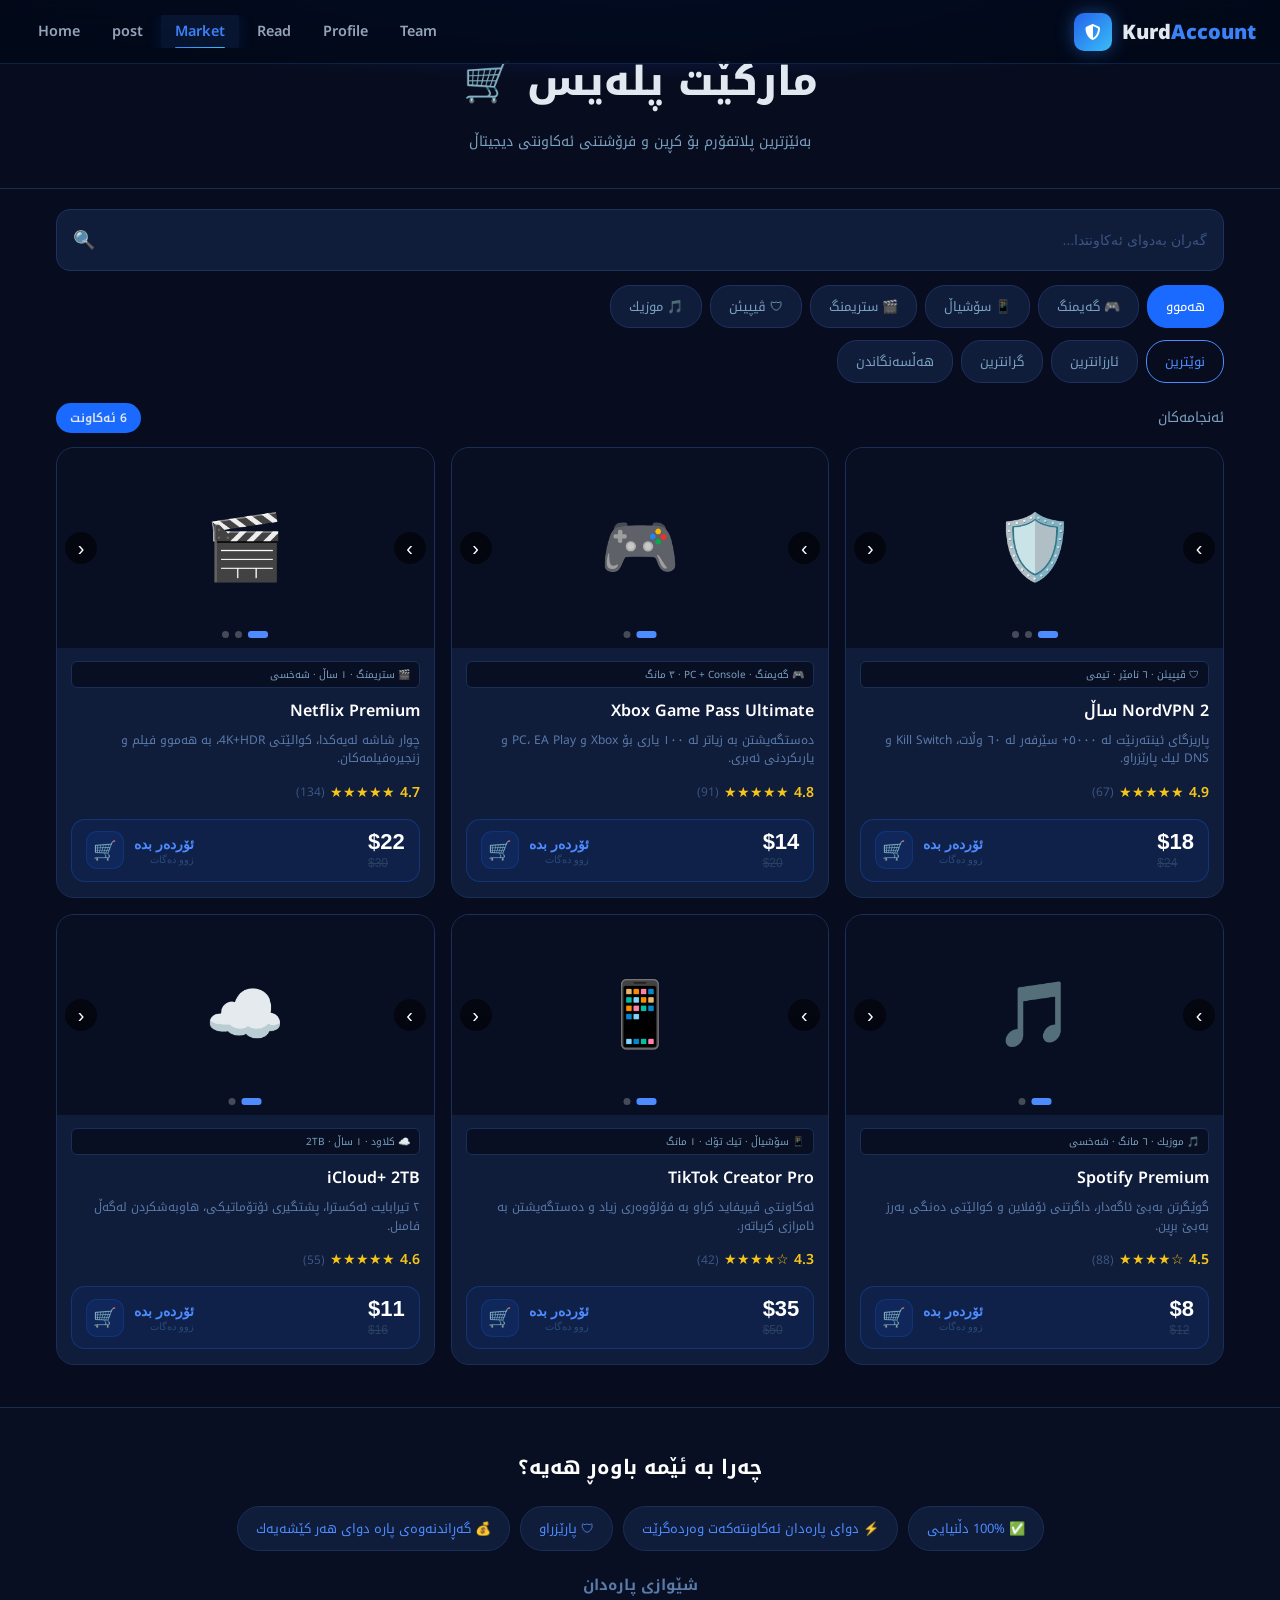
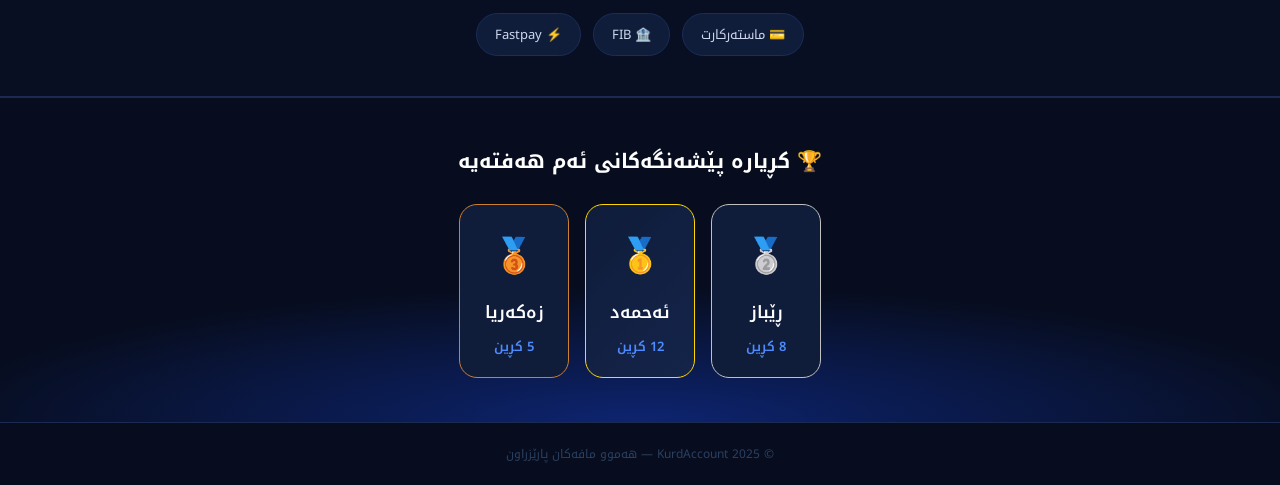
==== commit 55aeabca: "Update market.html" ====
--- a/market.html
+++ b/market.html
@@ -9,6 +9,8 @@
   <link rel="preconnect" href="https://fonts.gstatic.com" crossorigin />
   <link href="https://fonts.googleapis.com/css2?family=Noto+Kufi+Arabic:wght@300;400;600;700;900&family=Cairo:wght@300;400;600;700;900&family=Noto+Naskh+Arabic:wght@400;600;700;900&display=swap" rel="stylesheet" />
   <link rel="stylesheet" href="https://cdnjs.cloudflare.com/ajax/libs/font-awesome/6.5.0/css/all.min.css" />
+  
+<link rel="stylesheet" href="assect/navbar/nav.css"/>
 
   <link rel="stylesheet" href="assect/css/market.css">
 
@@ -20,8 +22,7 @@
 <meta property="og:type" content="website" />
 <link rel="icon" type="image/png" href="https://devmuhamad1991.github.io/Bazari-Degital/assect/image/logo.png" />
 <link rel="apple-touch-icon" href="https://devmuhamad1991.github.io/Bazari-Degital/assect/image/logo.png" />
-<!-- nav.css -->
-  <link rel="stylesheet" href="assect/navbar/nav.css"/>
+  
 </head>
 <body>
 
--- a/assect/navbar/nav.css
+++ b/assect/navbar/nav.css
@@ -1,14 +1,14 @@
 /* ===================================================
-   NAVBAR
+   NAVBAR — nav.css
 =================================================== */
 .navbar {
   position: fixed; top: 0; left: 0; right: 0; z-index: 1000;
-  height: var(--nav-h);
+  height: 64px;
   background: rgba(2,8,23,0.88);
   backdrop-filter: blur(20px);
   -webkit-backdrop-filter: blur(20px);
-  border-bottom: 1px solid var(--border);
-  transition: var(--transition);
+  border-bottom: 1px solid rgba(59,130,246,0.2);
+  transition: 0.3s cubic-bezier(0.4,0,0.2,1);
 }
 .navbar.scrolled {
   background: rgba(2,8,23,0.98);
@@ -26,29 +26,27 @@
 }
 .logo {
   display: flex; align-items: center; gap: 10px;
-  text-decoration: none; color: var(--text);
+  text-decoration: none; color: #e2e8f0;
   font-size: 1.25rem; font-weight: 900;
   flex-shrink: 0;
   white-space: nowrap;
 }
 .logo-icon {
   width: 38px; height: 38px; flex-shrink: 0;
-  background: linear-gradient(135deg, var(--blue), var(--accent));
+  background: linear-gradient(135deg, #2563eb, #38bdf8);
   border-radius: 10px;
   display: flex; align-items: center; justify-content: center;
   font-size: 1rem; color: white;
   box-shadow: 0 0 18px rgba(59,130,246,0.45);
 }
-.logo .accent { color: var(--blue-light); }
+.logo .accent { color: #3b82f6; }
 .logo-text { display: inline-flex; }
-@media (max-width: 768px) {
-  .logo-text { display: none; }
-  .logo { gap: 0; }
-  .nav-links-wrap { flex: 1; min-width: 0; }
-  .nav-links { justify-content: flex-start; }
-}
-@media (min-width: 769px) {
-  .logo-text { display: inline-flex; }
+.nav-links-wrap {
+  position: relative;
+  flex-shrink: 1;
+  min-width: 0;
+  display: flex;
+  align-items: center;
 }
 .nav-links {
   display: flex;
@@ -64,48 +62,67 @@
   padding-bottom: 2px;
 }
 .nav-links::-webkit-scrollbar { display: none; }
+
 .nav-link {
-  text-decoration: none;
-  color: var(--text-muted);
-  font-size: 0.9rem; font-weight: 600;
-  padding: 8px 14px;
-  border-radius: 8px;
-  white-space: nowrap;
-  flex-shrink: 0;
-  position: relative;
-  transform: translateY(0);
-  transition: color 0.3s ease, background 0.3s ease, transform 0.3s ease, box-shadow 0.3s ease;
+  text-decoration: none !important;
+  color: #94a3b8 !important;
+  font-size: 0.9rem !important;
+  font-weight: 600 !important;
+  padding: 8px 14px !important;
+  border-radius: 8px !important;
+  white-space: nowrap !important;
+  flex-shrink: 0 !important;
+  position: relative !important;
+  transform: translateY(0) !important;
+  transition: color 0.3s ease, background 0.3s ease, transform 0.3s ease, box-shadow 0.3s ease !important;
+  background: transparent !important;
+  border: none !important;
+  box-shadow: none !important;
 }
 .nav-link::after {
-  content: '';
-  position: absolute;
-  bottom: 4px;
-  left: 14px;
-  right: 14px;
-  height: 2px;
-  background: linear-gradient(90deg, var(--blue-light), var(--accent));
-  border-radius: 2px;
-  transform: scaleX(0);
-  transform-origin: left;
-  transition: transform 0.35s cubic-bezier(0.4, 0, 0.2, 1);
+  content: '' !important;
+  position: absolute !important;
+  bottom: 4px !important;
+  left: 14px !important;
+  right: 14px !important;
+  height: 2px !important;
+  background: linear-gradient(90deg, #3b82f6, #38bdf8) !important;
+  border-radius: 2px !important;
+  transform: scaleX(0) !important;
+  transform-origin: center !important;
+  transition: transform 0.35s cubic-bezier(0.4, 0, 0.2, 1) !important;
 }
 .nav-link:hover {
-  color: var(--text);
-  background: rgba(59,130,246,0.08);
-  transform: translateY(-2px);
-  box-shadow: 0 4px 16px rgba(37,99,235,0.15);
+  color: #e2e8f0 !important;
+  background: rgba(59,130,246,0.08) !important;
+  transform: translateY(-2px) !important;
+  box-shadow: 0 4px 16px rgba(37,99,235,0.15) !important;
+  border-radius: 8px !important;
 }
-.nav-link:hover::after { transform: scaleX(1); }
+.nav-link:hover::after {
+  transform: scaleX(1) !important;
+}
+
+/* ✅ active — هەموو فایلەکان یەکسانن */
 .nav-link.active {
-  color: var(--blue-light);
-  background: rgba(59,130,246,0.1);
-  transform: translateY(-2px);
+  color: #3b82f6 !important;
+  background: rgba(59,130,246,0.1) !important;
+  border-radius: 8px !important;
+  transform: translateY(-2px) !important;
+  box-shadow: 0 4px 16px rgba(37,99,235,0.15) !important;
+  border: none !important;
 }
-.nav-link.active::after { transform: scaleX(1); }
-.nav-links-wrap {
-  position: relative;
-  flex-shrink: 1;
-  min-width: 0;
-  display: flex;
-  align-items: center;
+.nav-link.active::after {
+  transform: scaleX(1) !important;
+}
+
+/* ── RESPONSIVE ── */
+@media (max-width: 768px) {
+  .logo-text { display: none; }
+  .logo { gap: 0; }
+  .nav-links-wrap { flex: 1; min-width: 0; }
+  .nav-links { justify-content: flex-start; }
+}
+@media (min-width: 769px) {
+  .logo-text { display: inline-flex; }
 }
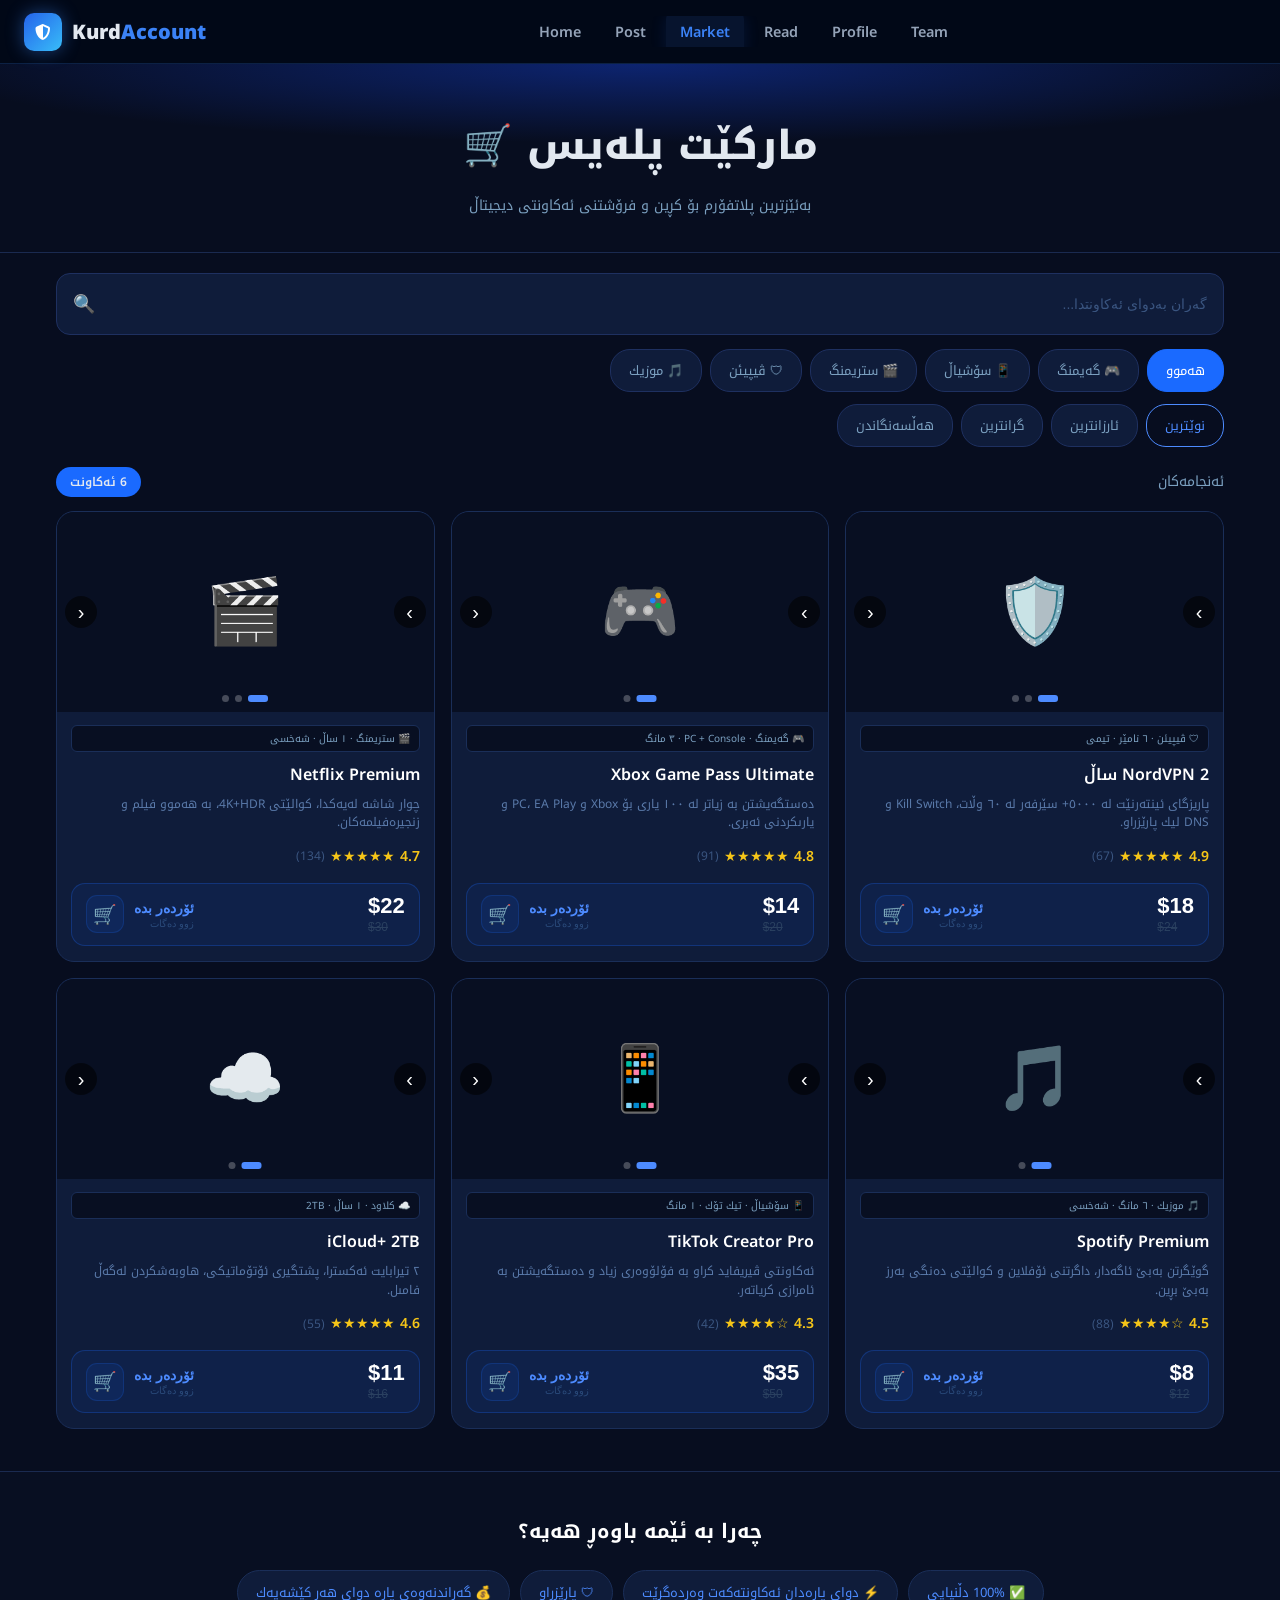
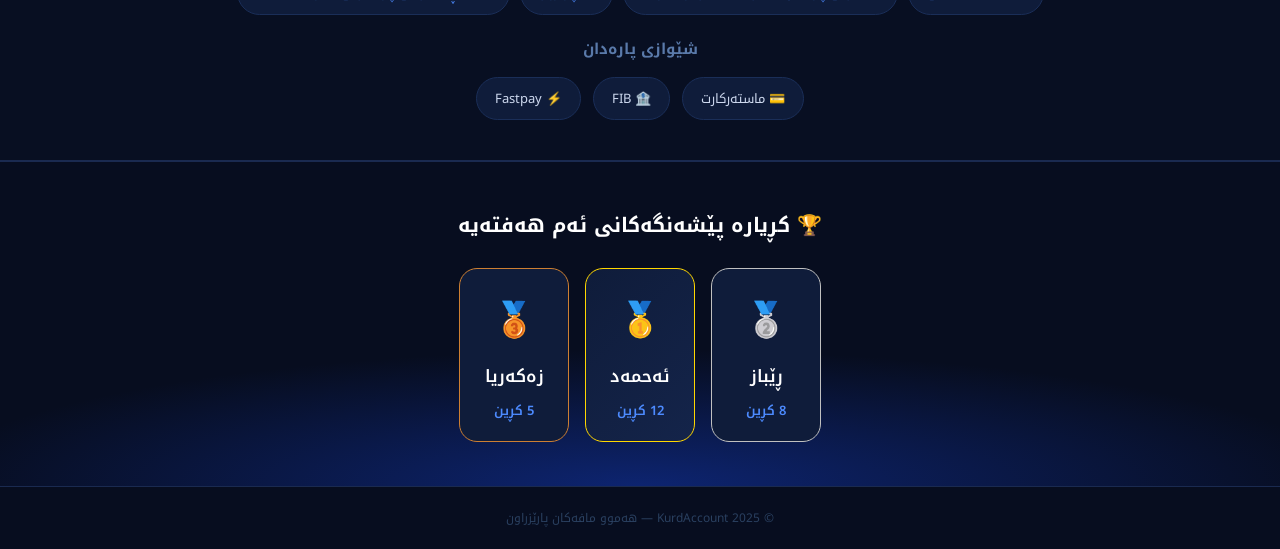
==== commit ab8f7977: "Update market.html" ====
--- a/market.html
+++ b/market.html
@@ -9,8 +9,6 @@
   <link rel="preconnect" href="https://fonts.gstatic.com" crossorigin />
   <link href="https://fonts.googleapis.com/css2?family=Noto+Kufi+Arabic:wght@300;400;600;700;900&family=Cairo:wght@300;400;600;700;900&family=Noto+Naskh+Arabic:wght@400;600;700;900&display=swap" rel="stylesheet" />
   <link rel="stylesheet" href="https://cdnjs.cloudflare.com/ajax/libs/font-awesome/6.5.0/css/all.min.css" />
-  
-<link rel="stylesheet" href="assect/navbar/nav.css"/>
 
   <link rel="stylesheet" href="assect/css/market.css">
 
@@ -22,7 +20,8 @@
 <meta property="og:type" content="website" />
 <link rel="icon" type="image/png" href="https://devmuhamad1991.github.io/Bazari-Degital/assect/image/logo.png" />
 <link rel="apple-touch-icon" href="https://devmuhamad1991.github.io/Bazari-Degital/assect/image/logo.png" />
-  
+<!-- nav.css -->
+  <link rel="stylesheet" href="assect/navbar/nav.css"/>
 </head>
 <body>
 
@@ -335,9 +334,9 @@
 
   <!-- COPYRIGHT -->
   <div class="copyright">© 2025 KurdAccount — هەموو مافەكان پارێزراون</div>
+
+  <script src="assect/java/market.js"></script>
 <!-- nav.js -->
   <script src="assect/navbar/nav.js"></script>
-  <script src="assect/java/market.js"></script>
-
 </body>
-</html>+</html>
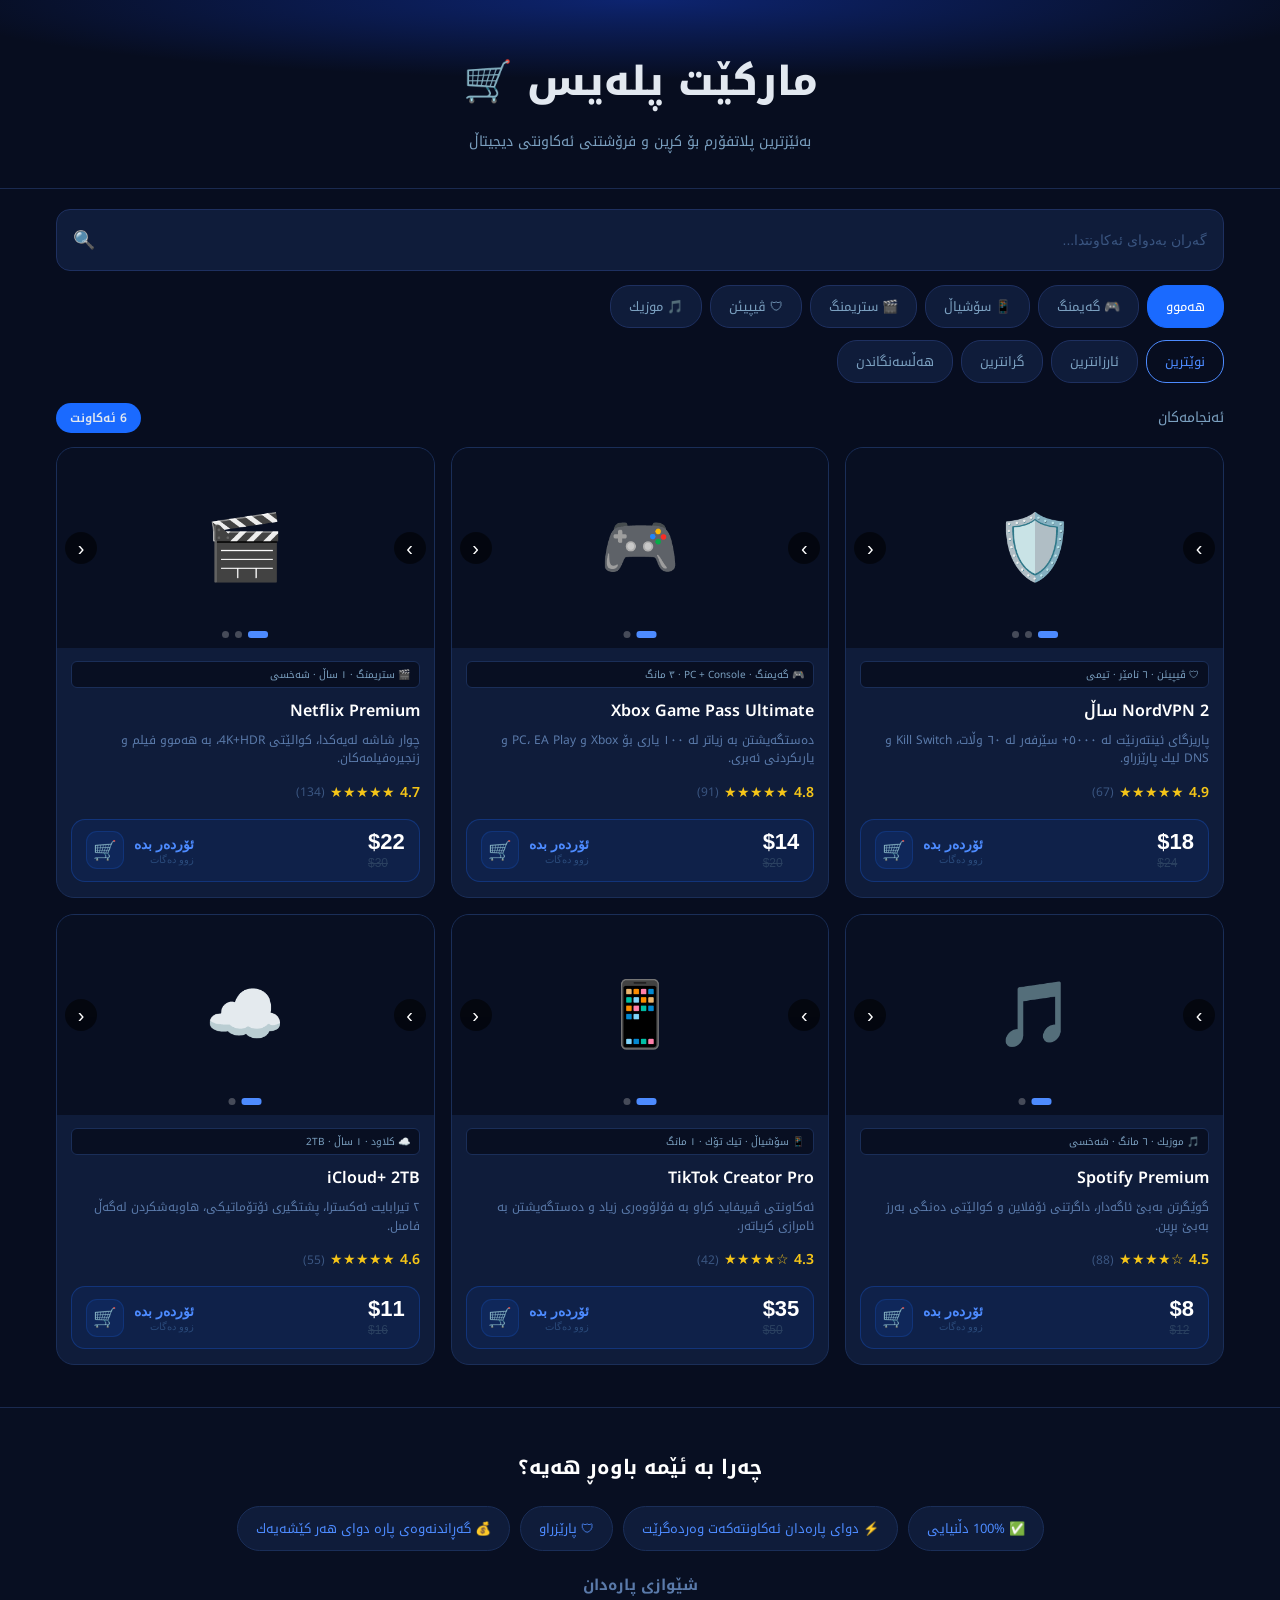
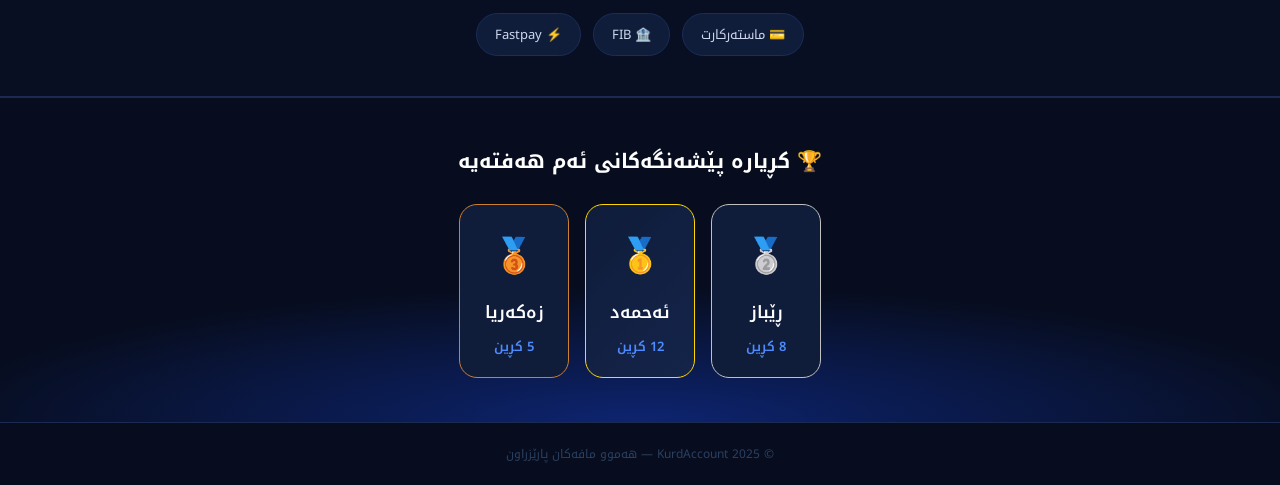
==== commit 4b77b37d: "Update market.html" ====
--- a/market.html
+++ b/market.html
@@ -25,9 +25,6 @@
 </head>
 <body>
 
-  <!-- nav.js -->
-  <div id="navbar-root"></div>
-
   <!-- HERO -->
   <div class="hero">
     <div class="hero-title">ماركێت پلەيس 🛒</div>
@@ -336,7 +333,5 @@
   <div class="copyright">© 2025 KurdAccount — هەموو مافەكان پارێزراون</div>
 
   <script src="assect/java/market.js"></script>
-<!-- nav.js -->
-  <script src="assect/navbar/nav.js"></script>
 </body>
 </html>
--- a/assect/css/market.css
+++ b/assect/css/market.css
@@ -40,6 +40,214 @@
   overflow-x: hidden; /* ← چارەسەرى سەرەکی: دەوەستێنێت لە جوڵانی ڕاست-چەپ */
 }
 
+/* =====================================================
+   NAVBAR
+===================================================== */
+.navbar {
+  position: fixed; top: 0; left: 0; right: 0; z-index: 1000;
+  height: var(--nav-h);
+  background: rgba(2,8,23,0.88);
+  backdrop-filter: blur(20px);
+  -webkit-backdrop-filter: blur(20px);
+  border-bottom: 1px solid var(--border);
+  transition: var(--transition);
+}
+
+.navbar.scrolled {
+  background: rgba(2,8,23,0.98);
+  box-shadow: 0 2px 40px rgba(37,99,235,0.15);
+}
+
+.nav-container {
+  max-width: 1400px;
+  margin: 0 auto;
+  height: 100%;
+  padding: 0 24px;
+  display: flex;
+  align-items: center;
+  justify-content: space-between;
+  gap: 16px;
+}
+
+/* ── Logo ── */
+.logo {
+  display: flex;
+  align-items: center;
+  gap: 10px;
+  text-decoration: none;
+  color: var(--text);
+  font-size: 1.4rem;
+  font-weight: 900;
+  flex-shrink: 0;
+  white-space: nowrap;
+}
+
+.logo .accent {
+  color: var(--blue-light);
+}
+
+/* ── ناوی لۆگۆ: لاپتۆپ دیارە، موبایل شاراوەتەوە ── */
+.logo-text {
+  display: inline;
+}
+
+.logo-icon {
+  width: 38px;
+  height: 38px;
+  flex-shrink: 0;
+  background: linear-gradient(135deg, var(--blue), var(--accent));
+  border-radius: 10px;
+  display: flex;
+  align-items: center;
+  justify-content: center;
+  font-size: 1rem;
+  color: white;
+  box-shadow: 0 0 18px rgba(59,130,246,0.45);
+}
+
+/* ── Nav Links Wrapper ── */
+.nav-links-wrap {
+  position: relative;
+  flex: 1;
+  min-width: 0;
+  display: flex;
+  align-items: center;
+  overflow: hidden;
+}
+
+/* ── Nav Links ── */
+.nav-links {
+  display: flex;
+  align-items: center;
+  gap: 4px;
+  list-style: none;
+  flex-wrap: nowrap;
+  overflow-x: auto;
+  overflow-y: visible;
+  -webkit-overflow-scrolling: touch;
+  scrollbar-width: none;
+  padding: 0 4px 2px;
+}
+
+.nav-links::-webkit-scrollbar {
+  display: none;
+}
+
+.nav-links li {
+  flex-shrink: 0;
+}
+
+.nav-link {
+  display: block;
+  text-decoration: none;
+  color: var(--text-muted);
+  font-size: 0.9rem;
+  font-weight: 600;
+  padding: 8px 14px;
+  border-radius: 8px;
+  white-space: nowrap;
+  position: relative;
+  transition:
+    color 0.3s ease,
+    background 0.3s ease,
+    transform 0.3s ease,
+    box-shadow 0.3s ease;
+}
+
+.nav-link::after {
+  content: '';
+  position: absolute;
+  bottom: 4px;
+  right: 50%;
+  transform: translateX(50%) scaleX(0);
+  width: 60%;
+  height: 2px;
+  background: linear-gradient(90deg, var(--accent), var(--blue-light));
+  border-radius: 2px;
+  transition: transform 0.35s cubic-bezier(0.4,0,0.2,1);
+}
+
+.nav-link:hover {
+  color: var(--text);
+  background: rgba(59,130,246,0.08);
+  transform: translateY(-2px);
+  box-shadow: 0 4px 16px rgba(37,99,235,0.15);
+}
+
+.nav-link:hover::after,
+.nav-link.active::after {
+  transform: translateX(50%) scaleX(1);
+}
+
+.nav-link.active {
+  color: var(--blue-light);
+  background: rgba(59,130,246,0.1);
+}
+
+/* ── موبایل ≤ 640px ── */
+@media (max-width: 640px) {
+  .nav-container {
+    padding: 0 12px;
+    gap: 8px;
+  }
+
+  /* ناوی لۆگۆ شاراوەتەوە لە موبایل */
+  .logo-text {
+    display: none;
+  }
+
+  .nav-links {
+    gap: 4px;
+    -webkit-mask-image: linear-gradient(
+      to right,
+      transparent 0%,
+      black 8%,
+      black 92%,
+      transparent 100%
+    );
+    mask-image: linear-gradient(
+      to right,
+      transparent 0%,
+      black 8%,
+      black 92%,
+      transparent 100%
+    );
+  }
+
+  .nav-link {
+    font-size: 0.82rem;
+    padding: 7px 13px;
+    border-radius: 20px;
+  }
+
+  .nav-link:hover,
+  .nav-link.active {
+    background: rgba(59,130,246,0.15);
+    color: var(--blue-light);
+    transform: none;
+  }
+
+  .cta-btn {
+    padding: 7px 13px !important;
+    font-size: 0.82rem;
+    border-radius: 20px !important;
+  }
+}
+
+/* ── زۆر بچووک ≤ 380px ── */
+@media (max-width: 380px) {
+  .logo-icon {
+    width: 32px;
+    height: 32px;
+    font-size: 0.85rem;
+  }
+
+  .nav-link {
+    font-size: 0.76rem;
+    padding: 6px 10px;
+  }
+}
+
 
 /* ── CONTAINER ── */
 .container {
@@ -719,4 +927,4 @@
   color: #2a4060;
   border-top: 0.5px solid #1a2a50;
   background: #070d1f;
-}+}
